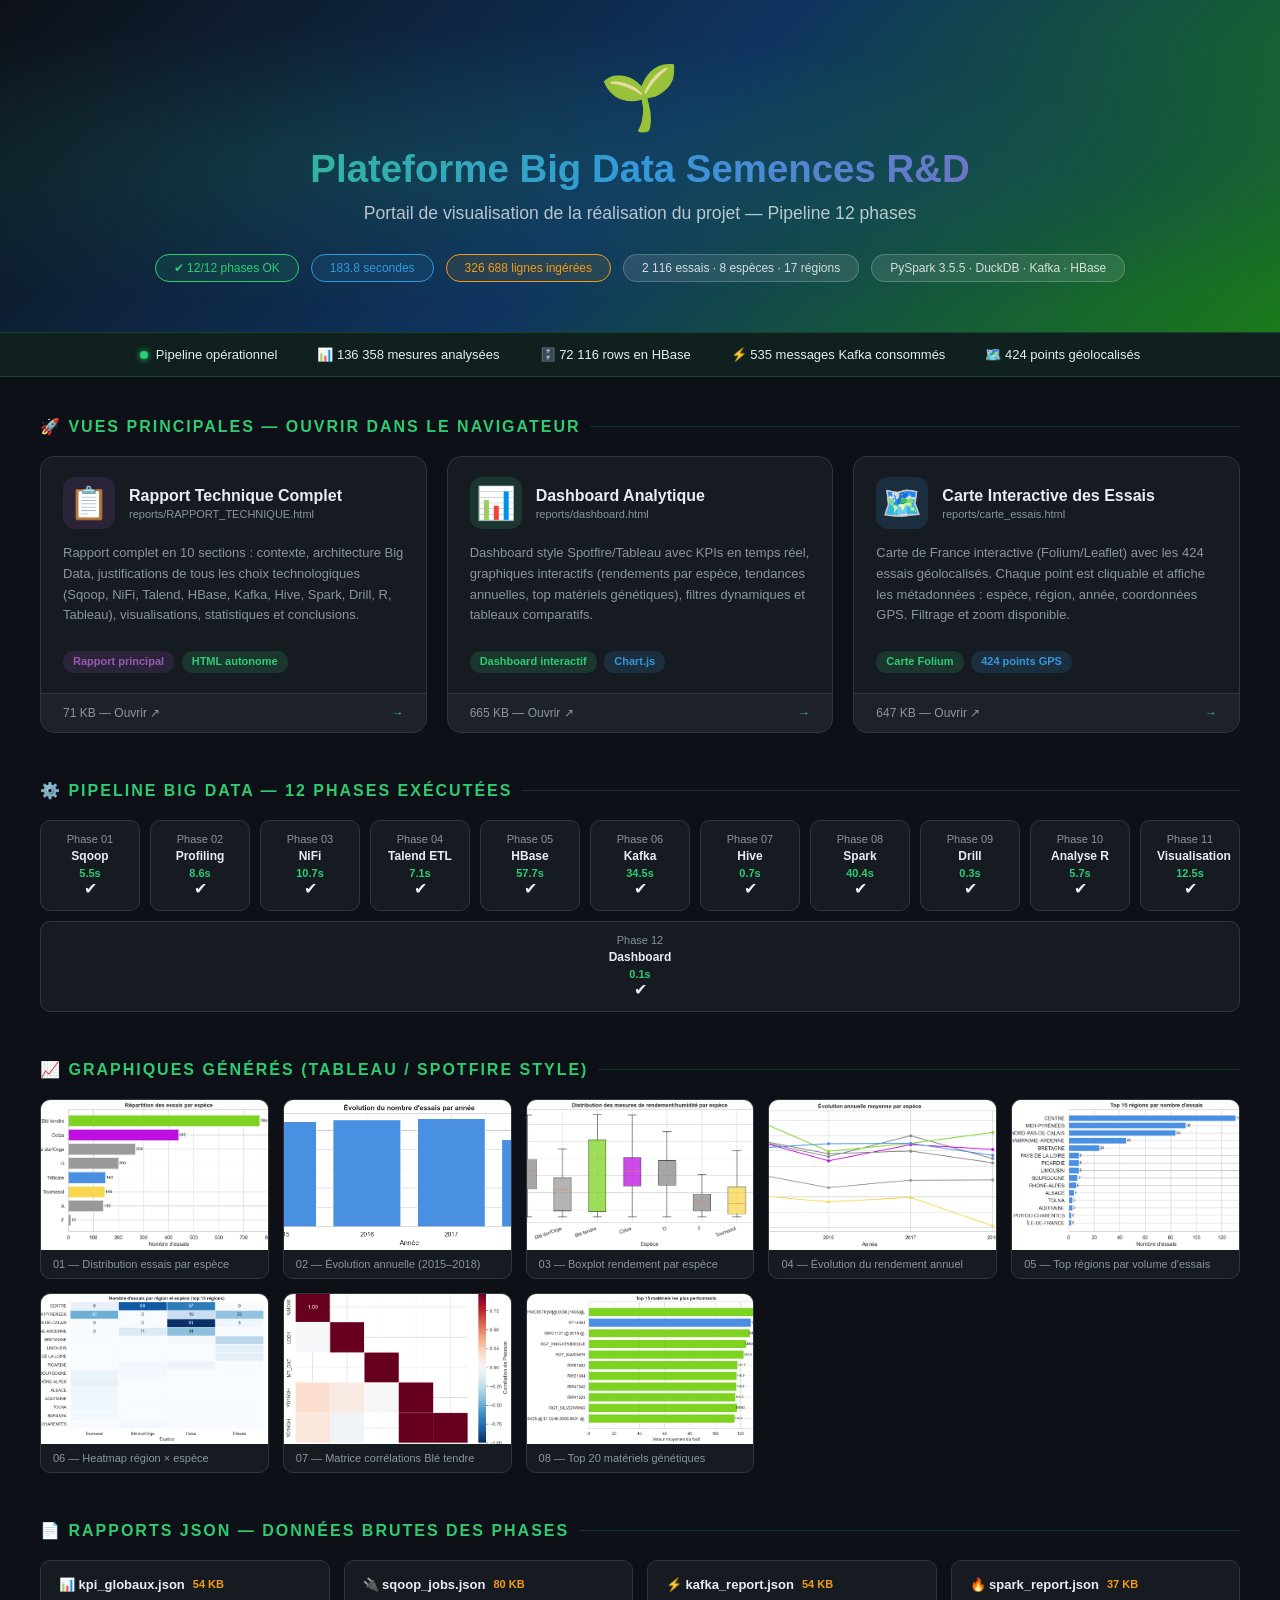
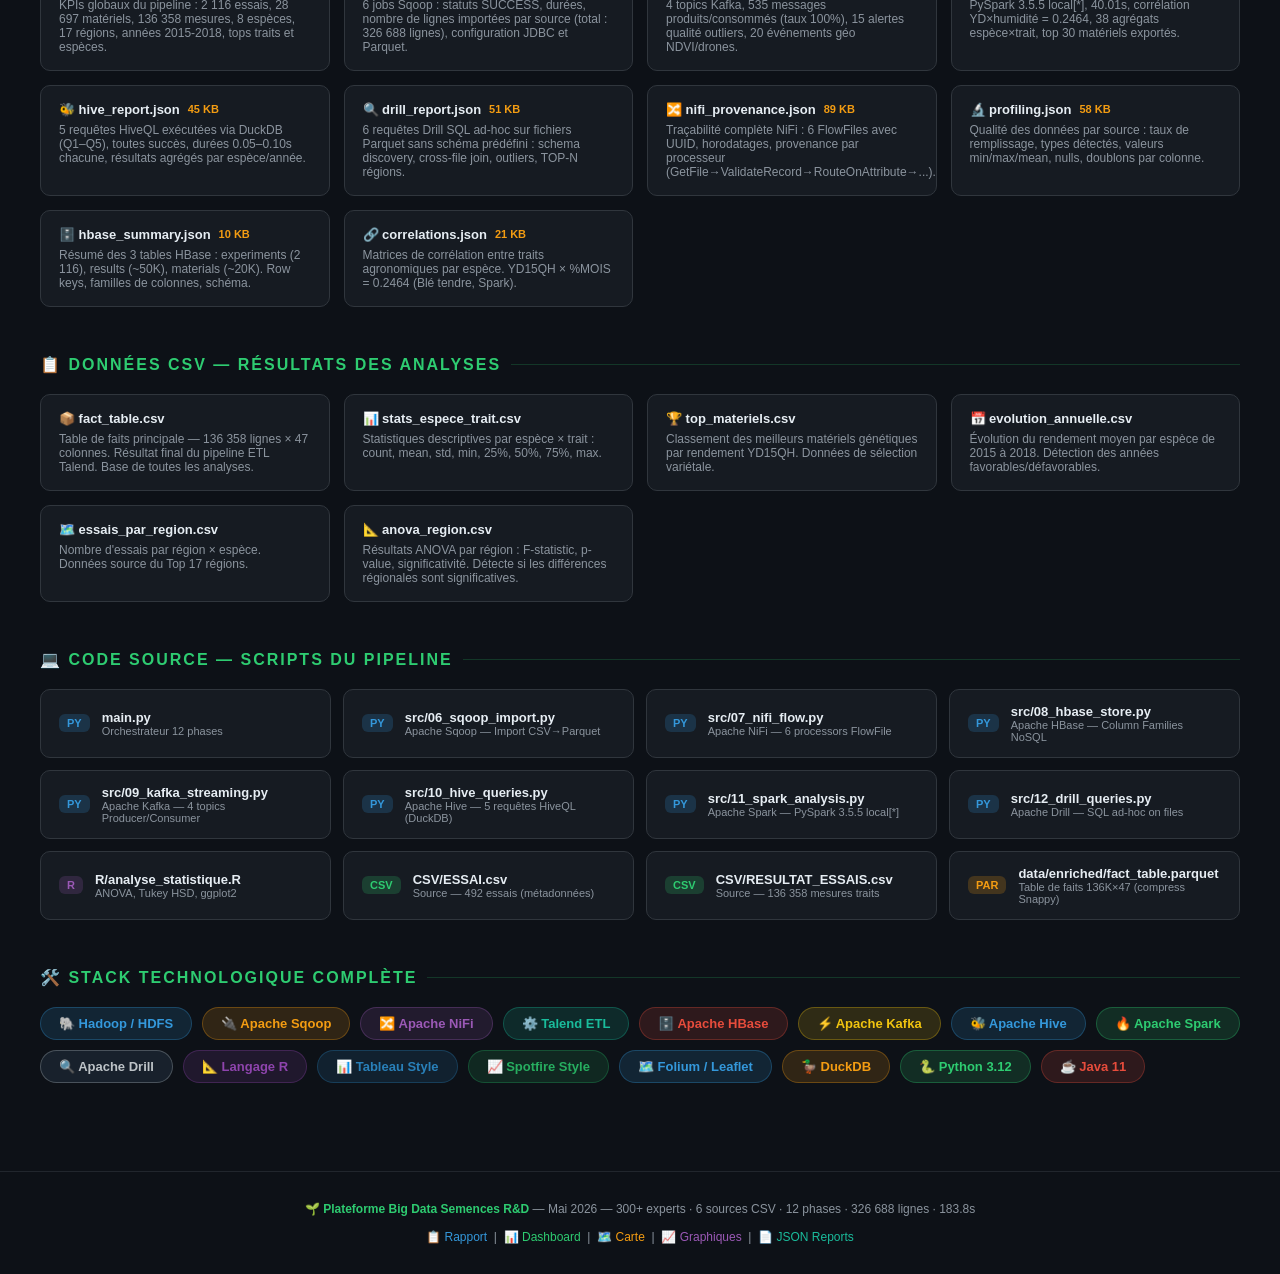
==== INDEX.html @ cff0c540 "Initial commit - Semance project" ====
<!DOCTYPE html>
<html lang="fr">
<head>
<meta charset="UTF-8">
<meta name="viewport" content="width=device-width, initial-scale=1.0">
<title>🌱 Semences R&D — Portail du Projet Big Data</title>
<style>
  :root {
    --green: #1a7a1a; --green2: #2ecc71; --dark: #1a1a2e;
    --blue: #0f3460; --accent: #e94560; --gold: #f39c12;
  }
  * { box-sizing: border-box; margin: 0; padding: 0; }
  body { font-family: 'Segoe UI', Arial, sans-serif; background: #0d1117; color: #e6edf3; min-height: 100vh; }

  /* HERO */
  .hero {
    background: linear-gradient(135deg, #0d1117 0%, #0f3460 50%, #1a7a1a 100%);
    padding: 60px 40px 50px; text-align: center; position: relative; overflow: hidden;
  }
  .hero::before {
    content: '';
    position: absolute; inset: 0;
    background: radial-gradient(ellipse at 30% 50%, rgba(46,204,113,.12) 0%, transparent 60%),
                radial-gradient(ellipse at 70% 50%, rgba(15,52,96,.3) 0%, transparent 60%);
  }
  .hero-content { position: relative; z-index: 1; }
  .hero-logo { font-size: 4rem; margin-bottom: 12px; }
  .hero h1 { font-size: 2.4rem; font-weight: 800; background: linear-gradient(90deg, #2ecc71, #3498db, #9b59b6); -webkit-background-clip: text; -webkit-text-fill-color: transparent; background-clip: text; }
  .hero p { font-size: 1.1rem; color: rgba(255,255,255,.7); margin: 12px 0 30px; }
  .hero-badges { display: flex; gap: 12px; justify-content: center; flex-wrap: wrap; }
  .badge { background: rgba(255,255,255,.1); border: 1px solid rgba(255,255,255,.2); border-radius: 20px; padding: 6px 18px; font-size: 12px; color: rgba(255,255,255,.8); }
  .badge.green { border-color: #2ecc71; color: #2ecc71; background: rgba(46,204,113,.1); }
  .badge.blue  { border-color: #3498db; color: #3498db; background: rgba(52,152,219,.1); }
  .badge.gold  { border-color: #f39c12; color: #f39c12; background: rgba(243,156,18,.1); }

  /* STATUS BAR */
  .status-bar {
    background: rgba(46,204,113,.08); border-top: 1px solid rgba(46,204,113,.2);
    border-bottom: 1px solid rgba(46,204,113,.2); padding: 14px 40px;
    display: flex; gap: 40px; justify-content: center; flex-wrap: wrap; font-size: 13px;
  }
  .stat { display: flex; align-items: center; gap: 8px; }
  .stat .dot { width: 8px; height: 8px; border-radius: 50%; background: #2ecc71; box-shadow: 0 0 6px #2ecc71; animation: pulse 2s infinite; }
  @keyframes pulse { 0%,100%{opacity:1}50%{opacity:.4} }

  /* MAIN GRID */
  .container { max-width: 1400px; margin: 0 auto; padding: 40px; }
  h2.section-title { font-size: 1rem; letter-spacing: 2px; text-transform: uppercase; color: #2ecc71; margin-bottom: 20px; display: flex; align-items: center; gap: 10px; }
  h2.section-title::after { content: ''; flex: 1; height: 1px; background: rgba(46,204,113,.2); }

  /* CARDS */
  .cards { display: grid; grid-template-columns: repeat(auto-fill, minmax(300px, 1fr)); gap: 20px; margin-bottom: 48px; }

  .card {
    background: #161b22; border: 1px solid #30363d; border-radius: 14px;
    overflow: hidden; transition: transform .2s, border-color .2s, box-shadow .2s;
    text-decoration: none; color: inherit; display: block;
  }
  .card:hover { transform: translateY(-4px); border-color: #2ecc71; box-shadow: 0 8px 32px rgba(46,204,113,.15); }

  .card-header { padding: 20px 22px 14px; display: flex; align-items: center; gap: 14px; }
  .card-icon { font-size: 2rem; width: 52px; height: 52px; border-radius: 12px; display: flex; align-items: center; justify-content: center; flex-shrink: 0; }
  .card-header h3 { font-size: 1rem; font-weight: 700; margin: 0; }
  .card-header small { font-size: 11px; color: #8b949e; display: block; margin-top: 3px; }

  .card-body { padding: 0 22px 20px; font-size: 13px; color: #8b949e; line-height: 1.6; }
  .card-footer { padding: 12px 22px; background: rgba(255,255,255,.03); border-top: 1px solid #30363d; display: flex; justify-content: space-between; align-items: center; font-size: 12px; color: #8b949e; }
  .card-footer .arrow { color: #2ecc71; transition: transform .2s; }
  .card:hover .card-footer .arrow { transform: translateX(4px); }

  /* color classes */
  .icon-green  { background: rgba(46,204,113,.15); }
  .icon-blue   { background: rgba(52,152,219,.15); }
  .icon-orange { background: rgba(243,156,18,.15); }
  .icon-purple { background: rgba(155,89,182,.15); }
  .icon-red    { background: rgba(231,76,60,.15); }
  .icon-teal   { background: rgba(26,188,156,.15); }
  .icon-gold   { background: rgba(241,196,15,.15); }

  .tag { display: inline-block; padding: 2px 10px; border-radius: 10px; font-size: 11px; font-weight: 600; margin-right: 4px; margin-top: 4px; }
  .tag-view   { background: rgba(46,204,113,.15); color: #2ecc71; }
  .tag-data   { background: rgba(52,152,219,.15); color: #3498db; }
  .tag-report { background: rgba(155,89,182,.15); color: #9b59b6; }

  /* IMAGES PREVIEW */
  .img-preview { display: grid; grid-template-columns: repeat(auto-fill, minmax(220px, 1fr)); gap: 14px; margin-bottom: 48px; }
  .img-thumb { background: #161b22; border: 1px solid #30363d; border-radius: 10px; overflow: hidden; cursor: pointer; transition: transform .2s, border-color .2s; text-decoration: none; display: block; }
  .img-thumb:hover { transform: scale(1.03); border-color: #3498db; }
  .img-thumb img { width: 100%; display: block; height: 150px; object-fit: cover; }
  .img-thumb .cap { padding: 8px 12px; font-size: 11px; color: #8b949e; }

  /* JSON TABLE */
  .json-grid { display: grid; grid-template-columns: repeat(auto-fill, minmax(260px, 1fr)); gap: 14px; margin-bottom: 48px; }
  .json-card { background: #161b22; border: 1px solid #30363d; border-radius: 10px; padding: 16px 18px; text-decoration: none; color: inherit; display: block; transition: border-color .2s; }
  .json-card:hover { border-color: #f39c12; }
  .json-card h4 { font-size: 13px; color: #e6edf3; margin-bottom: 6px; display: flex; align-items: center; gap: 8px; }
  .json-card p  { font-size: 12px; color: #8b949e; }
  .json-card .size { font-size: 11px; color: #f39c12; float: right; }

  /* SOURCE FILES */
  .src-grid { display: grid; grid-template-columns: repeat(auto-fill, minmax(280px, 1fr)); gap: 12px; margin-bottom: 48px; }
  .src-card { background: #161b22; border: 1px solid #30363d; border-radius: 10px; padding: 14px 18px; display: flex; align-items: center; gap: 12px; }
  .src-card .ext { font-weight: 700; font-size: 11px; padding: 3px 8px; border-radius: 6px; flex-shrink: 0; }
  .ext-py  { background: rgba(52,152,219,.2); color: #3498db; }
  .ext-r   { background: rgba(155,89,182,.2); color: #9b59b6; }
  .ext-csv { background: rgba(46,204,113,.2); color: #2ecc71; }
  .ext-par { background: rgba(243,156,18,.2); color: #f39c12; }
  .src-card .name { font-size: 13px; font-weight: 600; }
  .src-card .desc { font-size: 11px; color: #8b949e; }

  /* PIPELINE TIMELINE */
  .timeline { display: flex; flex-wrap: wrap; gap: 10px; margin-bottom: 48px; }
  .phase-box { background: #161b22; border: 1px solid #30363d; border-radius: 10px; padding: 12px 16px; text-align: center; min-width: 100px; flex: 1; }
  .phase-box .num { font-size: 11px; color: #8b949e; }
  .phase-box .name { font-size: 12px; font-weight: 700; color: #e6edf3; margin: 4px 0; }
  .phase-box .dur { font-size: 11px; color: #2ecc71; font-weight: 600; }
  .phase-box .ok { font-size: 16px; }

  /* FOOTER */
  footer { background: #0d1117; border-top: 1px solid #21262d; padding: 30px 40px; text-align: center; font-size: 12px; color: #8b949e; }
  footer strong { color: #2ecc71; }
</style>
</head>
<body>

<!-- ══ HERO ══════════════════════════════════════════════ -->
<div class="hero">
  <div class="hero-content">
    <div class="hero-logo">🌱</div>
    <h1>Plateforme Big Data Semences R&amp;D</h1>
    <p>Portail de visualisation de la réalisation du projet — Pipeline 12 phases</p>
    <div class="hero-badges">
      <span class="badge green">✔ 12/12 phases OK</span>
      <span class="badge blue">183.8 secondes</span>
      <span class="badge gold">326 688 lignes ingérées</span>
      <span class="badge">2 116 essais · 8 espèces · 17 régions</span>
      <span class="badge">PySpark 3.5.5 · DuckDB · Kafka · HBase</span>
    </div>
  </div>
</div>

<div class="status-bar">
  <div class="stat"><div class="dot"></div>Pipeline opérationnel</div>
  <div class="stat">📊 136 358 mesures analysées</div>
  <div class="stat">🗄️ 72 116 rows en HBase</div>
  <div class="stat">⚡ 535 messages Kafka consommés</div>
  <div class="stat">🗺️ 424 points géolocalisés</div>
</div>

<div class="container">

  <!-- ══ VUES PRINCIPALES ══════════════════════════ -->
  <h2 class="section-title">🚀 Vues principales — Ouvrir dans le navigateur</h2>
  <div class="cards">

    <a class="card" href="reports/RAPPORT_TECHNIQUE.html" target="_blank">
      <div class="card-header">
        <div class="card-icon icon-purple">📋</div>
        <div>
          <h3>Rapport Technique Complet</h3>
          <small>reports/RAPPORT_TECHNIQUE.html</small>
        </div>
      </div>
      <div class="card-body">
        Rapport complet en 10 sections : contexte, architecture Big Data, justifications de tous les choix technologiques (Sqoop, NiFi, Talend, HBase, Kafka, Hive, Spark, Drill, R, Tableau), visualisations, statistiques et conclusions.
        <br><br>
        <span class="tag tag-report">Rapport principal</span>
        <span class="tag tag-view">HTML autonome</span>
      </div>
      <div class="card-footer"><span>71 KB — Ouvrir ↗</span><span class="arrow">→</span></div>
    </a>

    <a class="card" href="reports/dashboard.html" target="_blank">
      <div class="card-header">
        <div class="card-icon icon-green">📊</div>
        <div>
          <h3>Dashboard Analytique</h3>
          <small>reports/dashboard.html</small>
        </div>
      </div>
      <div class="card-body">
        Dashboard style Spotfire/Tableau avec KPIs en temps réel, graphiques interactifs (rendements par espèce, tendances annuelles, top matériels génétiques), filtres dynamiques et tableaux comparatifs.
        <br><br>
        <span class="tag tag-view">Dashboard interactif</span>
        <span class="tag tag-data">Chart.js</span>
      </div>
      <div class="card-footer"><span>665 KB — Ouvrir ↗</span><span class="arrow">→</span></div>
    </a>

    <a class="card" href="reports/carte_essais.html" target="_blank">
      <div class="card-header">
        <div class="card-icon icon-blue">🗺️</div>
        <div>
          <h3>Carte Interactive des Essais</h3>
          <small>reports/carte_essais.html</small>
        </div>
      </div>
      <div class="card-body">
        Carte de France interactive (Folium/Leaflet) avec les 424 essais géolocalisés. Chaque point est cliquable et affiche les métadonnées : espèce, région, année, coordonnées GPS. Filtrage et zoom disponible.
        <br><br>
        <span class="tag tag-view">Carte Folium</span>
        <span class="tag tag-data">424 points GPS</span>
      </div>
      <div class="card-footer"><span>647 KB — Ouvrir ↗</span><span class="arrow">→</span></div>
    </a>

  </div>

  <!-- ══ PIPELINE PHASES ══════════════════════════ -->
  <h2 class="section-title">⚙️ Pipeline Big Data — 12 phases exécutées</h2>
  <div class="timeline">
    <div class="phase-box"><div class="num">Phase 01</div><div class="name">Sqoop</div><div class="dur">5.5s</div><div class="ok">✔</div></div>
    <div class="phase-box"><div class="num">Phase 02</div><div class="name">Profiling</div><div class="dur">8.6s</div><div class="ok">✔</div></div>
    <div class="phase-box"><div class="num">Phase 03</div><div class="name">NiFi</div><div class="dur">10.7s</div><div class="ok">✔</div></div>
    <div class="phase-box"><div class="num">Phase 04</div><div class="name">Talend ETL</div><div class="dur">7.1s</div><div class="ok">✔</div></div>
    <div class="phase-box"><div class="num">Phase 05</div><div class="name">HBase</div><div class="dur">57.7s</div><div class="ok">✔</div></div>
    <div class="phase-box"><div class="num">Phase 06</div><div class="name">Kafka</div><div class="dur">34.5s</div><div class="ok">✔</div></div>
    <div class="phase-box"><div class="num">Phase 07</div><div class="name">Hive</div><div class="dur">0.7s</div><div class="ok">✔</div></div>
    <div class="phase-box"><div class="num">Phase 08</div><div class="name">Spark</div><div class="dur">40.4s</div><div class="ok">✔</div></div>
    <div class="phase-box"><div class="num">Phase 09</div><div class="name">Drill</div><div class="dur">0.3s</div><div class="ok">✔</div></div>
    <div class="phase-box"><div class="num">Phase 10</div><div class="name">Analyse R</div><div class="dur">5.7s</div><div class="ok">✔</div></div>
    <div class="phase-box"><div class="num">Phase 11</div><div class="name">Visualisation</div><div class="dur">12.5s</div><div class="ok">✔</div></div>
    <div class="phase-box"><div class="num">Phase 12</div><div class="name">Dashboard</div><div class="dur">0.1s</div><div class="ok">✔</div></div>
  </div>

  <!-- ══ GRAPHIQUES ══════════════════════════ -->
  <h2 class="section-title">📈 Graphiques générés (Tableau / Spotfire style)</h2>
  <div class="img-preview">
    <a class="img-thumb" href="reports/images/01_essais_par_espece.png" target="_blank">
      <img src="reports/images/01_essais_par_espece.png" alt="Essais par espèce">
      <div class="cap">01 — Distribution essais par espèce</div>
    </a>
    <a class="img-thumb" href="reports/images/02_essais_par_annee.png" target="_blank">
      <img src="reports/images/02_essais_par_annee.png" alt="Essais par année">
      <div class="cap">02 — Évolution annuelle (2015–2018)</div>
    </a>
    <a class="img-thumb" href="reports/images/03_boxplot_rendement_espece.png" target="_blank">
      <img src="reports/images/03_boxplot_rendement_espece.png" alt="Boxplot rendement">
      <div class="cap">03 — Boxplot rendement par espèce</div>
    </a>
    <a class="img-thumb" href="reports/images/04_evolution_annuelle.png" target="_blank">
      <img src="reports/images/04_evolution_annuelle.png" alt="Évolution annuelle">
      <div class="cap">04 — Évolution du rendement annuel</div>
    </a>
    <a class="img-thumb" href="reports/images/05_top_regions.png" target="_blank">
      <img src="reports/images/05_top_regions.png" alt="Top régions">
      <div class="cap">05 — Top régions par volume d'essais</div>
    </a>
    <a class="img-thumb" href="reports/images/06_heatmap_region_espece.png" target="_blank">
      <img src="reports/images/06_heatmap_region_espece.png" alt="Heatmap">
      <div class="cap">06 — Heatmap région × espèce</div>
    </a>
    <a class="img-thumb" href="reports/images/07_correlation_Blé_tendre.png" target="_blank">
      <img src="reports/images/07_correlation_Blé_tendre.png" alt="Corrélations">
      <div class="cap">07 — Matrice corrélations Blé tendre</div>
    </a>
    <a class="img-thumb" href="reports/images/08_top_materiels.png" target="_blank">
      <img src="reports/images/08_top_materiels.png" alt="Top matériels">
      <div class="cap">08 — Top 20 matériels génétiques</div>
    </a>
  </div>

  <!-- ══ RAPPORTS JSON ══════════════════════════ -->
  <h2 class="section-title">📄 Rapports JSON — Données brutes des phases</h2>
  <div class="json-grid">
    <a class="json-card" href="reports/kpi_globaux.json" target="_blank">
      <h4>📊 kpi_globaux.json <span class="size">54 KB</span></h4>
      <p>KPIs globaux du pipeline : 2 116 essais, 28 697 matériels, 136 358 mesures, 8 espèces, 17 régions, années 2015-2018, tops traits et espèces.</p>
    </a>
    <a class="json-card" href="reports/sqoop_jobs.json" target="_blank">
      <h4>🔌 sqoop_jobs.json <span class="size">80 KB</span></h4>
      <p>6 jobs Sqoop : statuts SUCCESS, durées, nombre de lignes importées par source (total : 326 688 lignes), configuration JDBC et Parquet.</p>
    </a>
    <a class="json-card" href="reports/kafka_report.json" target="_blank">
      <h4>⚡ kafka_report.json <span class="size">54 KB</span></h4>
      <p>4 topics Kafka, 535 messages produits/consommés (taux 100%), 15 alertes qualité outliers, 20 événements géo NDVI/drones.</p>
    </a>
    <a class="json-card" href="reports/spark_report.json" target="_blank">
      <h4>🔥 spark_report.json <span class="size">37 KB</span></h4>
      <p>PySpark 3.5.5 local[*], 40.01s, corrélation YD×humidité = 0.2464, 38 agrégats espèce×trait, top 30 matériels exportés.</p>
    </a>
    <a class="json-card" href="reports/hive_report.json" target="_blank">
      <h4>🐝 hive_report.json <span class="size">45 KB</span></h4>
      <p>5 requêtes HiveQL exécutées via DuckDB (Q1–Q5), toutes succès, durées 0.05–0.10s chacune, résultats agrégés par espèce/année.</p>
    </a>
    <a class="json-card" href="reports/drill_report.json" target="_blank">
      <h4>🔍 drill_report.json <span class="size">51 KB</span></h4>
      <p>6 requêtes Drill SQL ad-hoc sur fichiers Parquet sans schéma prédéfini : schema discovery, cross-file join, outliers, TOP-N régions.</p>
    </a>
    <a class="json-card" href="reports/nifi_provenance.json" target="_blank">
      <h4>🔀 nifi_provenance.json <span class="size">89 KB</span></h4>
      <p>Traçabilité complète NiFi : 6 FlowFiles avec UUID, horodatages, provenance par processeur (GetFile→ValidateRecord→RouteOnAttribute→...).</p>
    </a>
    <a class="json-card" href="reports/profiling.json" target="_blank">
      <h4>🔬 profiling.json <span class="size">58 KB</span></h4>
      <p>Qualité des données par source : taux de remplissage, types détectés, valeurs min/max/mean, nulls, doublons par colonne.</p>
    </a>
    <a class="json-card" href="reports/hbase_summary.json" target="_blank">
      <h4>🗄️ hbase_summary.json <span class="size">10 KB</span></h4>
      <p>Résumé des 3 tables HBase : experiments (2 116), results (~50K), materials (~20K). Row keys, familles de colonnes, schéma.</p>
    </a>
    <a class="json-card" href="reports/correlations.json" target="_blank">
      <h4>🔗 correlations.json <span class="size">21 KB</span></h4>
      <p>Matrices de corrélation entre traits agronomiques par espèce. YD15QH × %MOIS = 0.2464 (Blé tendre, Spark).</p>
    </a>
  </div>

  <!-- ══ DONNÉES CSV ══════════════════════════ -->
  <h2 class="section-title">📋 Données CSV — Résultats des analyses</h2>
  <div class="json-grid">
    <a class="json-card" href="data/enriched/fact_table.csv" target="_blank">
      <h4>📦 fact_table.csv</h4>
      <p>Table de faits principale — 136 358 lignes × 47 colonnes. Résultat final du pipeline ETL Talend. Base de toutes les analyses.</p>
    </a>
    <a class="json-card" href="data/enriched/stats_espece_trait.csv" target="_blank">
      <h4>📊 stats_espece_trait.csv</h4>
      <p>Statistiques descriptives par espèce × trait : count, mean, std, min, 25%, 50%, 75%, max.</p>
    </a>
    <a class="json-card" href="data/enriched/top_materiels.csv" target="_blank">
      <h4>🏆 top_materiels.csv</h4>
      <p>Classement des meilleurs matériels génétiques par rendement YD15QH. Données de sélection variétale.</p>
    </a>
    <a class="json-card" href="data/enriched/evolution_annuelle.csv" target="_blank">
      <h4>📅 evolution_annuelle.csv</h4>
      <p>Évolution du rendement moyen par espèce de 2015 à 2018. Détection des années favorables/défavorables.</p>
    </a>
    <a class="json-card" href="data/enriched/essais_par_region.csv" target="_blank">
      <h4>🗺️ essais_par_region.csv</h4>
      <p>Nombre d'essais par région × espèce. Données source du Top 17 régions.</p>
    </a>
    <a class="json-card" href="data/enriched/anova_region.csv" target="_blank">
      <h4>📐 anova_region.csv</h4>
      <p>Résultats ANOVA par région : F-statistic, p-value, significativité. Détecte si les différences régionales sont significatives.</p>
    </a>
  </div>

  <!-- ══ CODE SOURCE ══════════════════════════ -->
  <h2 class="section-title">💻 Code source — Scripts du pipeline</h2>
  <div class="src-grid">
    <div class="src-card">
      <span class="ext ext-py">PY</span>
      <div><div class="name">main.py</div><div class="desc">Orchestrateur 12 phases</div></div>
    </div>
    <div class="src-card">
      <span class="ext ext-py">PY</span>
      <div><div class="name">src/06_sqoop_import.py</div><div class="desc">Apache Sqoop — Import CSV→Parquet</div></div>
    </div>
    <div class="src-card">
      <span class="ext ext-py">PY</span>
      <div><div class="name">src/07_nifi_flow.py</div><div class="desc">Apache NiFi — 6 processors FlowFile</div></div>
    </div>
    <div class="src-card">
      <span class="ext ext-py">PY</span>
      <div><div class="name">src/08_hbase_store.py</div><div class="desc">Apache HBase — Column Families NoSQL</div></div>
    </div>
    <div class="src-card">
      <span class="ext ext-py">PY</span>
      <div><div class="name">src/09_kafka_streaming.py</div><div class="desc">Apache Kafka — 4 topics Producer/Consumer</div></div>
    </div>
    <div class="src-card">
      <span class="ext ext-py">PY</span>
      <div><div class="name">src/10_hive_queries.py</div><div class="desc">Apache Hive — 5 requêtes HiveQL (DuckDB)</div></div>
    </div>
    <div class="src-card">
      <span class="ext ext-py">PY</span>
      <div><div class="name">src/11_spark_analysis.py</div><div class="desc">Apache Spark — PySpark 3.5.5 local[*]</div></div>
    </div>
    <div class="src-card">
      <span class="ext ext-py">PY</span>
      <div><div class="name">src/12_drill_queries.py</div><div class="desc">Apache Drill — SQL ad-hoc on files</div></div>
    </div>
    <div class="src-card">
      <span class="ext ext-r">R</span>
      <div><div class="name">R/analyse_statistique.R</div><div class="desc">ANOVA, Tukey HSD, ggplot2</div></div>
    </div>
    <div class="src-card">
      <span class="ext ext-csv">CSV</span>
      <div><div class="name">CSV/ESSAI.csv</div><div class="desc">Source — 492 essais (métadonnées)</div></div>
    </div>
    <div class="src-card">
      <span class="ext ext-csv">CSV</span>
      <div><div class="name">CSV/RESULTAT_ESSAIS.csv</div><div class="desc">Source — 136 358 mesures traits</div></div>
    </div>
    <div class="src-card">
      <span class="ext ext-par">PAR</span>
      <div><div class="name">data/enriched/fact_table.parquet</div><div class="desc">Table de faits 136K×47 (compress Snappy)</div></div>
    </div>
  </div>

  <!-- ══ TECHNOLOGIES ══════════════════════════ -->
  <h2 class="section-title">🛠️ Stack technologique complète</h2>
  <div style="display:flex;flex-wrap:wrap;gap:10px;margin-bottom:48px;">
    <span style="background:rgba(52,152,219,.15);color:#3498db;border:1px solid rgba(52,152,219,.3);padding:8px 18px;border-radius:20px;font-size:13px;font-weight:600;">🐘 Hadoop / HDFS</span>
    <span style="background:rgba(243,156,18,.15);color:#f39c12;border:1px solid rgba(243,156,18,.3);padding:8px 18px;border-radius:20px;font-size:13px;font-weight:600;">🔌 Apache Sqoop</span>
    <span style="background:rgba(155,89,182,.15);color:#9b59b6;border:1px solid rgba(155,89,182,.3);padding:8px 18px;border-radius:20px;font-size:13px;font-weight:600;">🔀 Apache NiFi</span>
    <span style="background:rgba(26,188,156,.15);color:#1abc9c;border:1px solid rgba(26,188,156,.3);padding:8px 18px;border-radius:20px;font-size:13px;font-weight:600;">⚙️ Talend ETL</span>
    <span style="background:rgba(231,76,60,.15);color:#e74c3c;border:1px solid rgba(231,76,60,.3);padding:8px 18px;border-radius:20px;font-size:13px;font-weight:600;">🗄️ Apache HBase</span>
    <span style="background:rgba(241,196,15,.15);color:#f1c40f;border:1px solid rgba(241,196,15,.3);padding:8px 18px;border-radius:20px;font-size:13px;font-weight:600;">⚡ Apache Kafka</span>
    <span style="background:rgba(52,152,219,.15);color:#3498db;border:1px solid rgba(52,152,219,.3);padding:8px 18px;border-radius:20px;font-size:13px;font-weight:600;">🐝 Apache Hive</span>
    <span style="background:rgba(46,204,113,.15);color:#2ecc71;border:1px solid rgba(46,204,113,.3);padding:8px 18px;border-radius:20px;font-size:13px;font-weight:600;">🔥 Apache Spark</span>
    <span style="background:rgba(52,73,94,.3);color:#bdc3c7;border:1px solid rgba(189,195,199,.3);padding:8px 18px;border-radius:20px;font-size:13px;font-weight:600;">🔍 Apache Drill</span>
    <span style="background:rgba(142,68,173,.15);color:#8e44ad;border:1px solid rgba(142,68,173,.3);padding:8px 18px;border-radius:20px;font-size:13px;font-weight:600;">📐 Langage R</span>
    <span style="background:rgba(41,128,185,.15);color:#2980b9;border:1px solid rgba(41,128,185,.3);padding:8px 18px;border-radius:20px;font-size:13px;font-weight:600;">📊 Tableau Style</span>
    <span style="background:rgba(39,174,96,.15);color:#27ae60;border:1px solid rgba(39,174,96,.3);padding:8px 18px;border-radius:20px;font-size:13px;font-weight:600;">📈 Spotfire Style</span>
    <span style="background:rgba(52,152,219,.15);color:#3498db;border:1px solid rgba(52,152,219,.3);padding:8px 18px;border-radius:20px;font-size:13px;font-weight:600;">🗺️ Folium / Leaflet</span>
    <span style="background:rgba(243,156,18,.15);color:#f39c12;border:1px solid rgba(243,156,18,.3);padding:8px 18px;border-radius:20px;font-size:13px;font-weight:600;">🦆 DuckDB</span>
    <span style="background:rgba(46,204,113,.15);color:#2ecc71;border:1px solid rgba(46,204,113,.3);padding:8px 18px;border-radius:20px;font-size:13px;font-weight:600;">🐍 Python 3.12</span>
    <span style="background:rgba(231,76,60,.15);color:#e74c3c;border:1px solid rgba(231,76,60,.3);padding:8px 18px;border-radius:20px;font-size:13px;font-weight:600;">☕ Java 11</span>
  </div>

</div>

<footer>
  <strong>🌱 Plateforme Big Data Semences R&amp;D</strong> — Mai 2026 —
  300+ experts · 6 sources CSV · 12 phases · 326 688 lignes · 183.8s
  <br><br>
  <span style="color:#3498db;">📋 Rapport</span> &nbsp;|&nbsp;
  <span style="color:#2ecc71;">📊 Dashboard</span> &nbsp;|&nbsp;
  <span style="color:#f39c12;">🗺️ Carte</span> &nbsp;|&nbsp;
  <span style="color:#9b59b6;">📈 Graphiques</span> &nbsp;|&nbsp;
  <span style="color:#1abc9c;">📄 JSON Reports</span>
</footer>

</body>
</html>
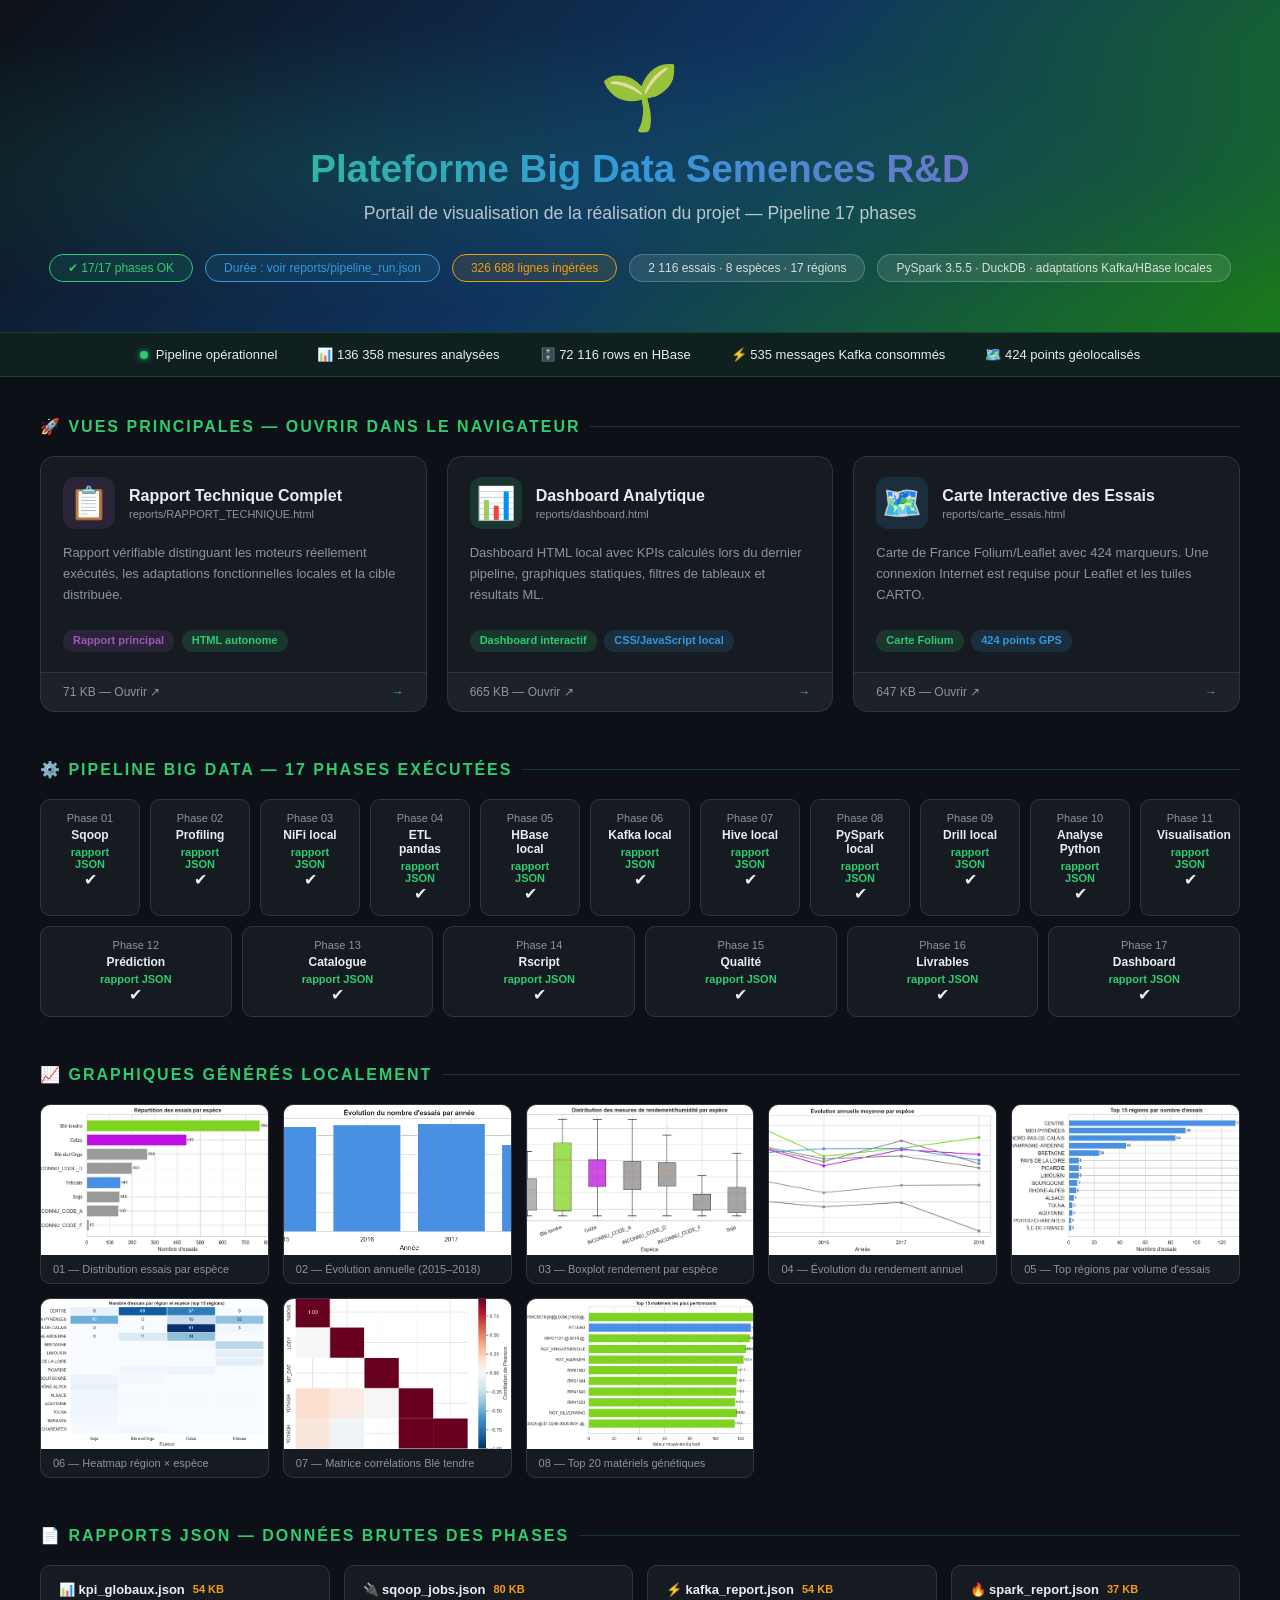
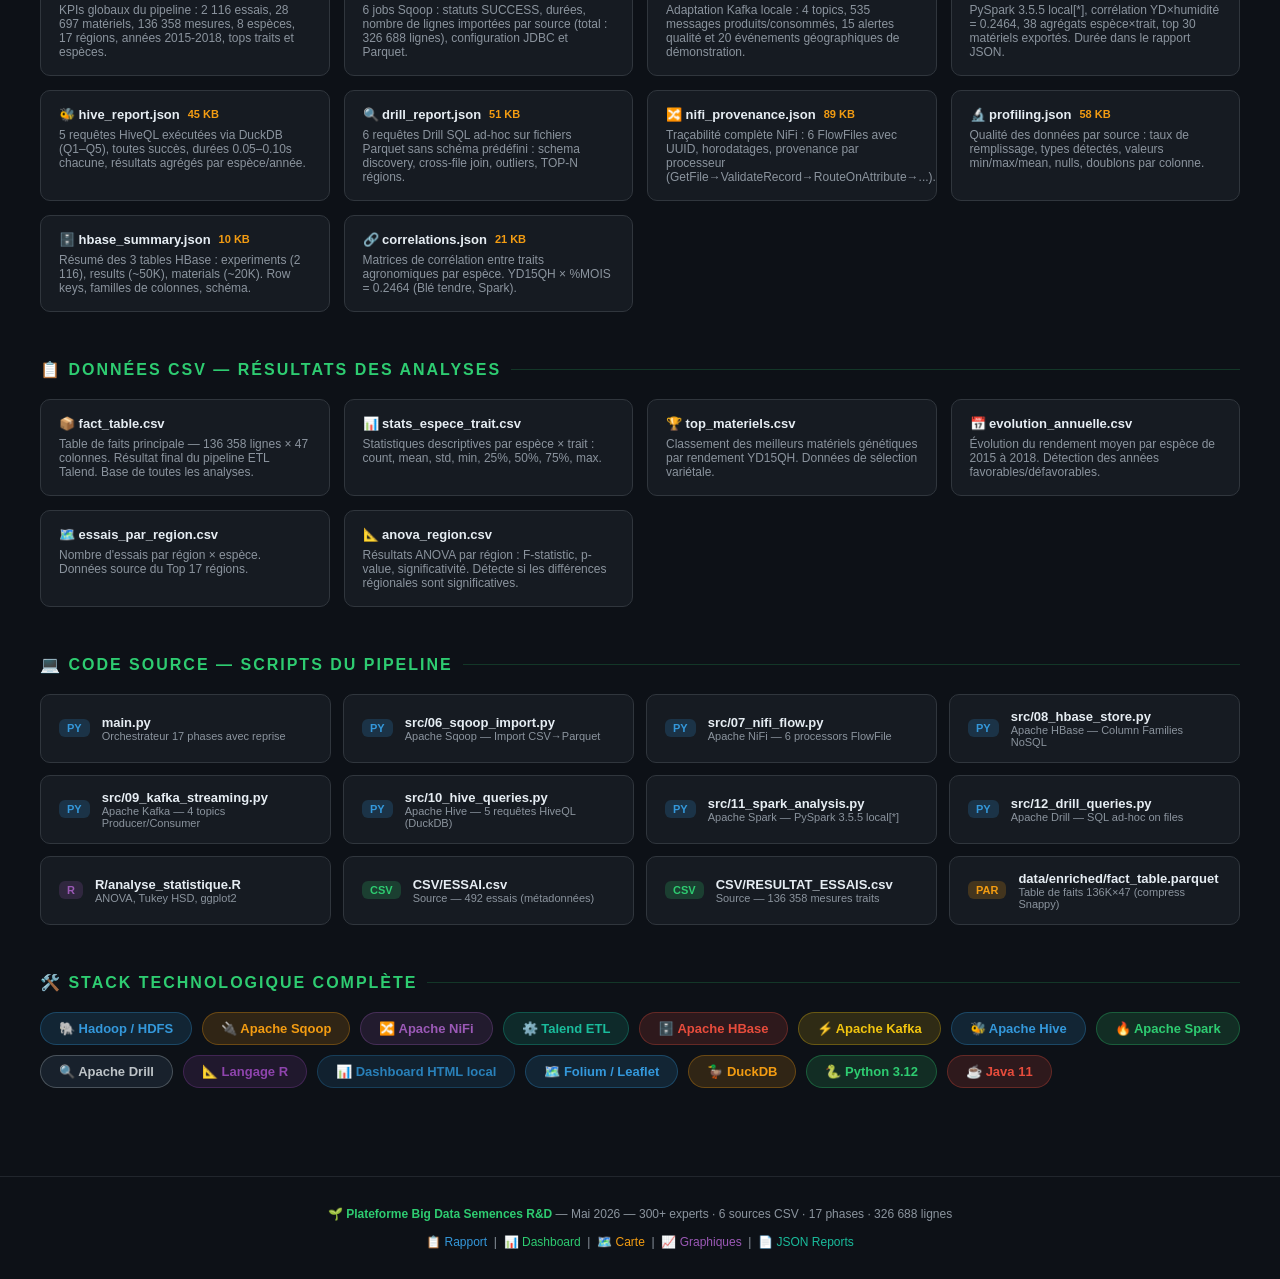
==== commit 2c5d3f60: "Complete local Big Data prototype and validation" ====
--- a/INDEX.html
+++ b/INDEX.html
@@ -128,13 +128,13 @@
   <div class="hero-content">
     <div class="hero-logo">🌱</div>
     <h1>Plateforme Big Data Semences R&amp;D</h1>
-    <p>Portail de visualisation de la réalisation du projet — Pipeline 12 phases</p>
+    <p>Portail de visualisation de la réalisation du projet — Pipeline 17 phases</p>
     <div class="hero-badges">
-      <span class="badge green">✔ 12/12 phases OK</span>
-      <span class="badge blue">183.8 secondes</span>
+      <span class="badge green">✔ 17/17 phases OK</span>
+      <span class="badge blue">Durée : voir reports/pipeline_run.json</span>
       <span class="badge gold">326 688 lignes ingérées</span>
       <span class="badge">2 116 essais · 8 espèces · 17 régions</span>
-      <span class="badge">PySpark 3.5.5 · DuckDB · Kafka · HBase</span>
+      <span class="badge">PySpark 3.5.5 · DuckDB · adaptations Kafka/HBase locales</span>
     </div>
   </div>
 </div>
@@ -162,7 +162,7 @@
         </div>
       </div>
       <div class="card-body">
-        Rapport complet en 10 sections : contexte, architecture Big Data, justifications de tous les choix technologiques (Sqoop, NiFi, Talend, HBase, Kafka, Hive, Spark, Drill, R, Tableau), visualisations, statistiques et conclusions.
+        Rapport vérifiable distinguant les moteurs réellement exécutés, les adaptations fonctionnelles locales et la cible distribuée.
         <br><br>
         <span class="tag tag-report">Rapport principal</span>
         <span class="tag tag-view">HTML autonome</span>
@@ -179,10 +179,10 @@
         </div>
       </div>
       <div class="card-body">
-        Dashboard style Spotfire/Tableau avec KPIs en temps réel, graphiques interactifs (rendements par espèce, tendances annuelles, top matériels génétiques), filtres dynamiques et tableaux comparatifs.
+        Dashboard HTML local avec KPIs calculés lors du dernier pipeline, graphiques statiques, filtres de tableaux et résultats ML.
         <br><br>
         <span class="tag tag-view">Dashboard interactif</span>
-        <span class="tag tag-data">Chart.js</span>
+        <span class="tag tag-data">CSS/JavaScript local</span>
       </div>
       <div class="card-footer"><span>665 KB — Ouvrir ↗</span><span class="arrow">→</span></div>
     </a>
@@ -196,7 +196,7 @@
         </div>
       </div>
       <div class="card-body">
-        Carte de France interactive (Folium/Leaflet) avec les 424 essais géolocalisés. Chaque point est cliquable et affiche les métadonnées : espèce, région, année, coordonnées GPS. Filtrage et zoom disponible.
+        Carte de France Folium/Leaflet avec 424 marqueurs. Une connexion Internet est requise pour Leaflet et les tuiles CARTO.
         <br><br>
         <span class="tag tag-view">Carte Folium</span>
         <span class="tag tag-data">424 points GPS</span>
@@ -207,24 +207,29 @@
   </div>
 
   <!-- ══ PIPELINE PHASES ══════════════════════════ -->
-  <h2 class="section-title">⚙️ Pipeline Big Data — 12 phases exécutées</h2>
+  <h2 class="section-title">⚙️ Pipeline Big Data — 17 phases exécutées</h2>
   <div class="timeline">
-    <div class="phase-box"><div class="num">Phase 01</div><div class="name">Sqoop</div><div class="dur">5.5s</div><div class="ok">✔</div></div>
-    <div class="phase-box"><div class="num">Phase 02</div><div class="name">Profiling</div><div class="dur">8.6s</div><div class="ok">✔</div></div>
-    <div class="phase-box"><div class="num">Phase 03</div><div class="name">NiFi</div><div class="dur">10.7s</div><div class="ok">✔</div></div>
-    <div class="phase-box"><div class="num">Phase 04</div><div class="name">Talend ETL</div><div class="dur">7.1s</div><div class="ok">✔</div></div>
-    <div class="phase-box"><div class="num">Phase 05</div><div class="name">HBase</div><div class="dur">57.7s</div><div class="ok">✔</div></div>
-    <div class="phase-box"><div class="num">Phase 06</div><div class="name">Kafka</div><div class="dur">34.5s</div><div class="ok">✔</div></div>
-    <div class="phase-box"><div class="num">Phase 07</div><div class="name">Hive</div><div class="dur">0.7s</div><div class="ok">✔</div></div>
-    <div class="phase-box"><div class="num">Phase 08</div><div class="name">Spark</div><div class="dur">40.4s</div><div class="ok">✔</div></div>
-    <div class="phase-box"><div class="num">Phase 09</div><div class="name">Drill</div><div class="dur">0.3s</div><div class="ok">✔</div></div>
-    <div class="phase-box"><div class="num">Phase 10</div><div class="name">Analyse R</div><div class="dur">5.7s</div><div class="ok">✔</div></div>
-    <div class="phase-box"><div class="num">Phase 11</div><div class="name">Visualisation</div><div class="dur">12.5s</div><div class="ok">✔</div></div>
-    <div class="phase-box"><div class="num">Phase 12</div><div class="name">Dashboard</div><div class="dur">0.1s</div><div class="ok">✔</div></div>
+    <div class="phase-box"><div class="num">Phase 01</div><div class="name">Sqoop</div><div class="dur">rapport JSON</div><div class="ok">✔</div></div>
+    <div class="phase-box"><div class="num">Phase 02</div><div class="name">Profiling</div><div class="dur">rapport JSON</div><div class="ok">✔</div></div>
+    <div class="phase-box"><div class="num">Phase 03</div><div class="name">NiFi local</div><div class="dur">rapport JSON</div><div class="ok">✔</div></div>
+    <div class="phase-box"><div class="num">Phase 04</div><div class="name">ETL pandas</div><div class="dur">rapport JSON</div><div class="ok">✔</div></div>
+    <div class="phase-box"><div class="num">Phase 05</div><div class="name">HBase local</div><div class="dur">rapport JSON</div><div class="ok">✔</div></div>
+    <div class="phase-box"><div class="num">Phase 06</div><div class="name">Kafka local</div><div class="dur">rapport JSON</div><div class="ok">✔</div></div>
+    <div class="phase-box"><div class="num">Phase 07</div><div class="name">Hive local</div><div class="dur">rapport JSON</div><div class="ok">✔</div></div>
+    <div class="phase-box"><div class="num">Phase 08</div><div class="name">PySpark local</div><div class="dur">rapport JSON</div><div class="ok">✔</div></div>
+    <div class="phase-box"><div class="num">Phase 09</div><div class="name">Drill local</div><div class="dur">rapport JSON</div><div class="ok">✔</div></div>
+    <div class="phase-box"><div class="num">Phase 10</div><div class="name">Analyse Python</div><div class="dur">rapport JSON</div><div class="ok">✔</div></div>
+    <div class="phase-box"><div class="num">Phase 11</div><div class="name">Visualisation</div><div class="dur">rapport JSON</div><div class="ok">✔</div></div>
+    <div class="phase-box"><div class="num">Phase 12</div><div class="name">Prédiction</div><div class="dur">rapport JSON</div><div class="ok">✔</div></div>
+    <div class="phase-box"><div class="num">Phase 13</div><div class="name">Catalogue</div><div class="dur">rapport JSON</div><div class="ok">✔</div></div>
+    <div class="phase-box"><div class="num">Phase 14</div><div class="name">Rscript</div><div class="dur">rapport JSON</div><div class="ok">✔</div></div>
+    <div class="phase-box"><div class="num">Phase 15</div><div class="name">Qualité</div><div class="dur">rapport JSON</div><div class="ok">✔</div></div>
+    <div class="phase-box"><div class="num">Phase 16</div><div class="name">Livrables</div><div class="dur">rapport JSON</div><div class="ok">✔</div></div>
+    <div class="phase-box"><div class="num">Phase 17</div><div class="name">Dashboard</div><div class="dur">rapport JSON</div><div class="ok">✔</div></div>
   </div>
 
   <!-- ══ GRAPHIQUES ══════════════════════════ -->
-  <h2 class="section-title">📈 Graphiques générés (Tableau / Spotfire style)</h2>
+  <h2 class="section-title">📈 Graphiques générés localement</h2>
   <div class="img-preview">
     <a class="img-thumb" href="reports/images/01_essais_par_espece.png" target="_blank">
       <img src="reports/images/01_essais_par_espece.png" alt="Essais par espèce">
@@ -273,11 +278,11 @@
     </a>
     <a class="json-card" href="reports/kafka_report.json" target="_blank">
       <h4>⚡ kafka_report.json <span class="size">54 KB</span></h4>
-      <p>4 topics Kafka, 535 messages produits/consommés (taux 100%), 15 alertes qualité outliers, 20 événements géo NDVI/drones.</p>
+      <p>Adaptation Kafka locale : 4 topics, 535 messages produits/consommés, 15 alertes qualité et 20 événements géographiques de démonstration.</p>
     </a>
     <a class="json-card" href="reports/spark_report.json" target="_blank">
       <h4>🔥 spark_report.json <span class="size">37 KB</span></h4>
-      <p>PySpark 3.5.5 local[*], 40.01s, corrélation YD×humidité = 0.2464, 38 agrégats espèce×trait, top 30 matériels exportés.</p>
+      <p>PySpark 3.5.5 local[*], corrélation YD×humidité = 0.2464, 38 agrégats espèce×trait, top 30 matériels exportés. Durée dans le rapport JSON.</p>
     </a>
     <a class="json-card" href="reports/hive_report.json" target="_blank">
       <h4>🐝 hive_report.json <span class="size">45 KB</span></h4>
@@ -339,7 +344,7 @@
   <div class="src-grid">
     <div class="src-card">
       <span class="ext ext-py">PY</span>
-      <div><div class="name">main.py</div><div class="desc">Orchestrateur 12 phases</div></div>
+      <div><div class="name">main.py</div><div class="desc">Orchestrateur 17 phases avec reprise</div></div>
     </div>
     <div class="src-card">
       <span class="ext ext-py">PY</span>
@@ -400,8 +405,7 @@
     <span style="background:rgba(46,204,113,.15);color:#2ecc71;border:1px solid rgba(46,204,113,.3);padding:8px 18px;border-radius:20px;font-size:13px;font-weight:600;">🔥 Apache Spark</span>
     <span style="background:rgba(52,73,94,.3);color:#bdc3c7;border:1px solid rgba(189,195,199,.3);padding:8px 18px;border-radius:20px;font-size:13px;font-weight:600;">🔍 Apache Drill</span>
     <span style="background:rgba(142,68,173,.15);color:#8e44ad;border:1px solid rgba(142,68,173,.3);padding:8px 18px;border-radius:20px;font-size:13px;font-weight:600;">📐 Langage R</span>
-    <span style="background:rgba(41,128,185,.15);color:#2980b9;border:1px solid rgba(41,128,185,.3);padding:8px 18px;border-radius:20px;font-size:13px;font-weight:600;">📊 Tableau Style</span>
-    <span style="background:rgba(39,174,96,.15);color:#27ae60;border:1px solid rgba(39,174,96,.3);padding:8px 18px;border-radius:20px;font-size:13px;font-weight:600;">📈 Spotfire Style</span>
+    <span style="background:rgba(41,128,185,.15);color:#2980b9;border:1px solid rgba(41,128,185,.3);padding:8px 18px;border-radius:20px;font-size:13px;font-weight:600;">📊 Dashboard HTML local</span>
     <span style="background:rgba(52,152,219,.15);color:#3498db;border:1px solid rgba(52,152,219,.3);padding:8px 18px;border-radius:20px;font-size:13px;font-weight:600;">🗺️ Folium / Leaflet</span>
     <span style="background:rgba(243,156,18,.15);color:#f39c12;border:1px solid rgba(243,156,18,.3);padding:8px 18px;border-radius:20px;font-size:13px;font-weight:600;">🦆 DuckDB</span>
     <span style="background:rgba(46,204,113,.15);color:#2ecc71;border:1px solid rgba(46,204,113,.3);padding:8px 18px;border-radius:20px;font-size:13px;font-weight:600;">🐍 Python 3.12</span>
@@ -412,7 +416,7 @@
 
 <footer>
   <strong>🌱 Plateforme Big Data Semences R&amp;D</strong> — Mai 2026 —
-  300+ experts · 6 sources CSV · 12 phases · 326 688 lignes · 183.8s
+  300+ experts · 6 sources CSV · 17 phases · 326 688 lignes
   <br><br>
   <span style="color:#3498db;">📋 Rapport</span> &nbsp;|&nbsp;
   <span style="color:#2ecc71;">📊 Dashboard</span> &nbsp;|&nbsp;
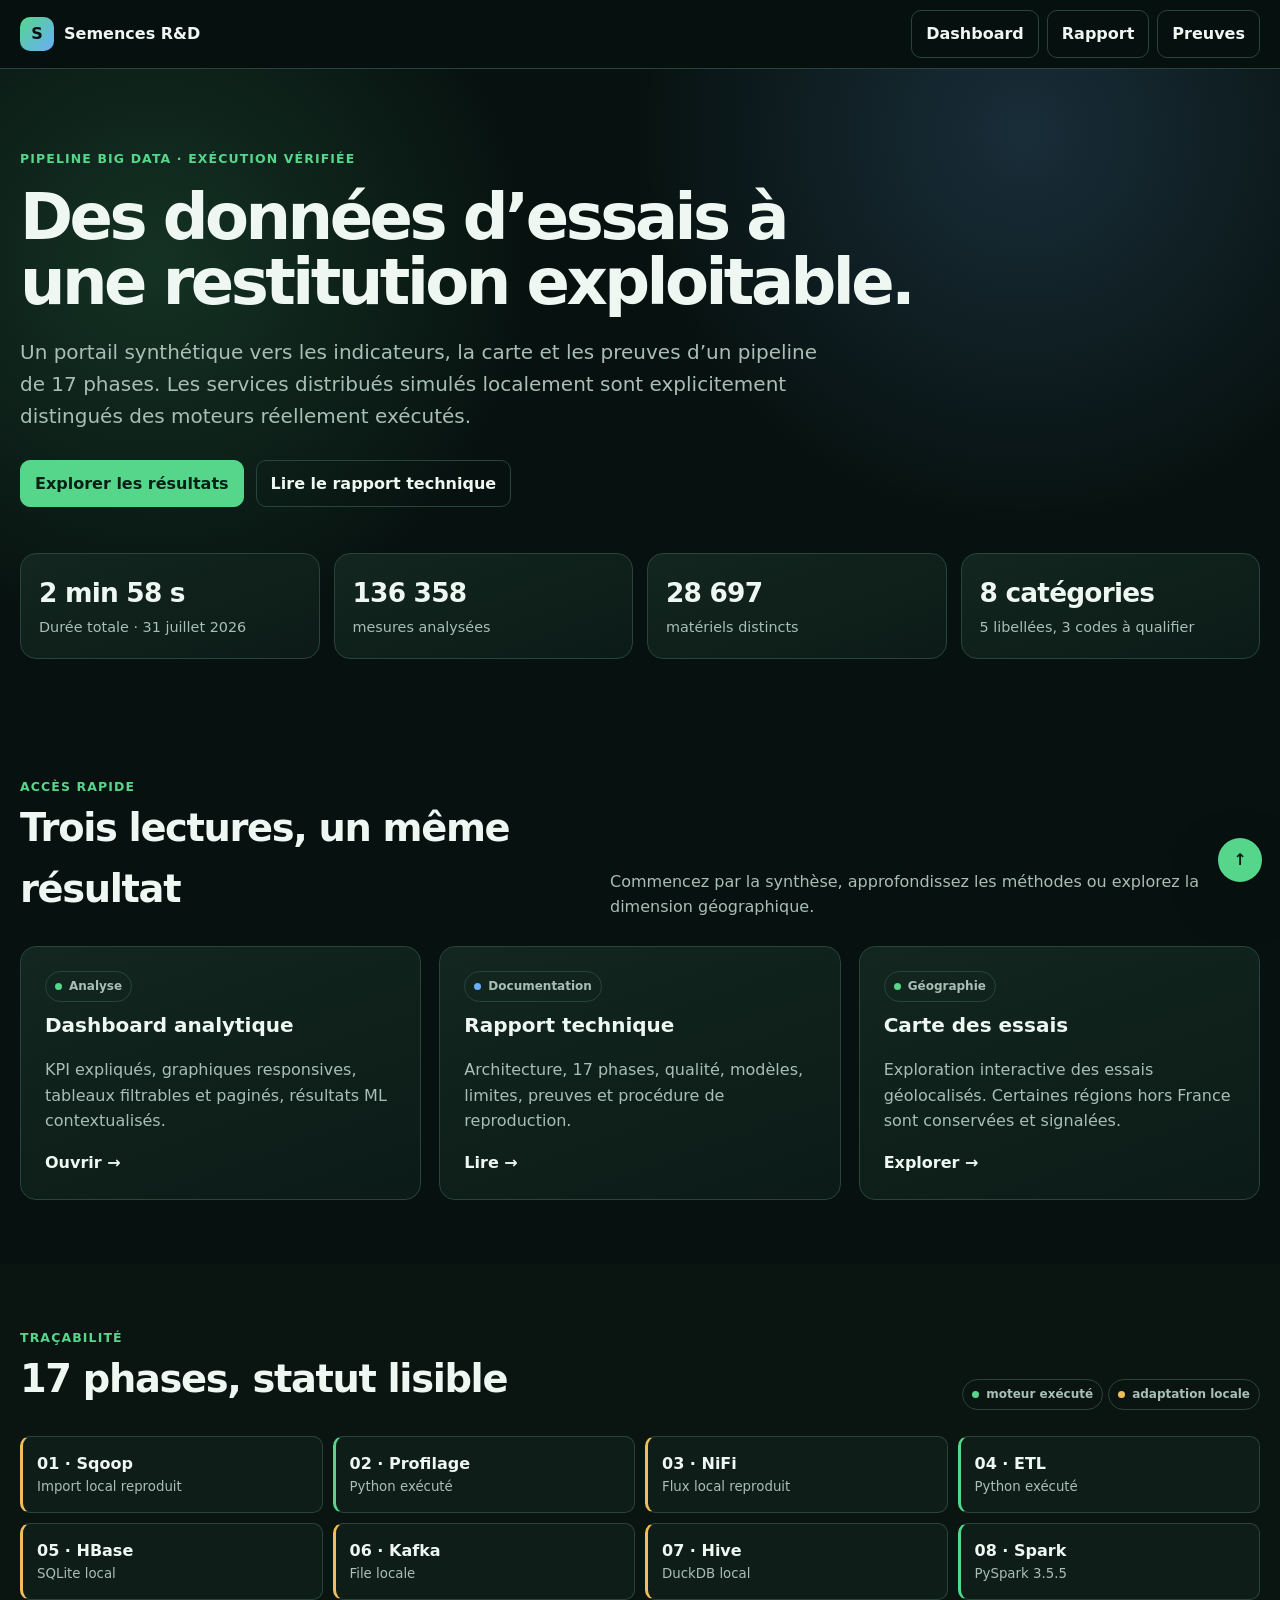
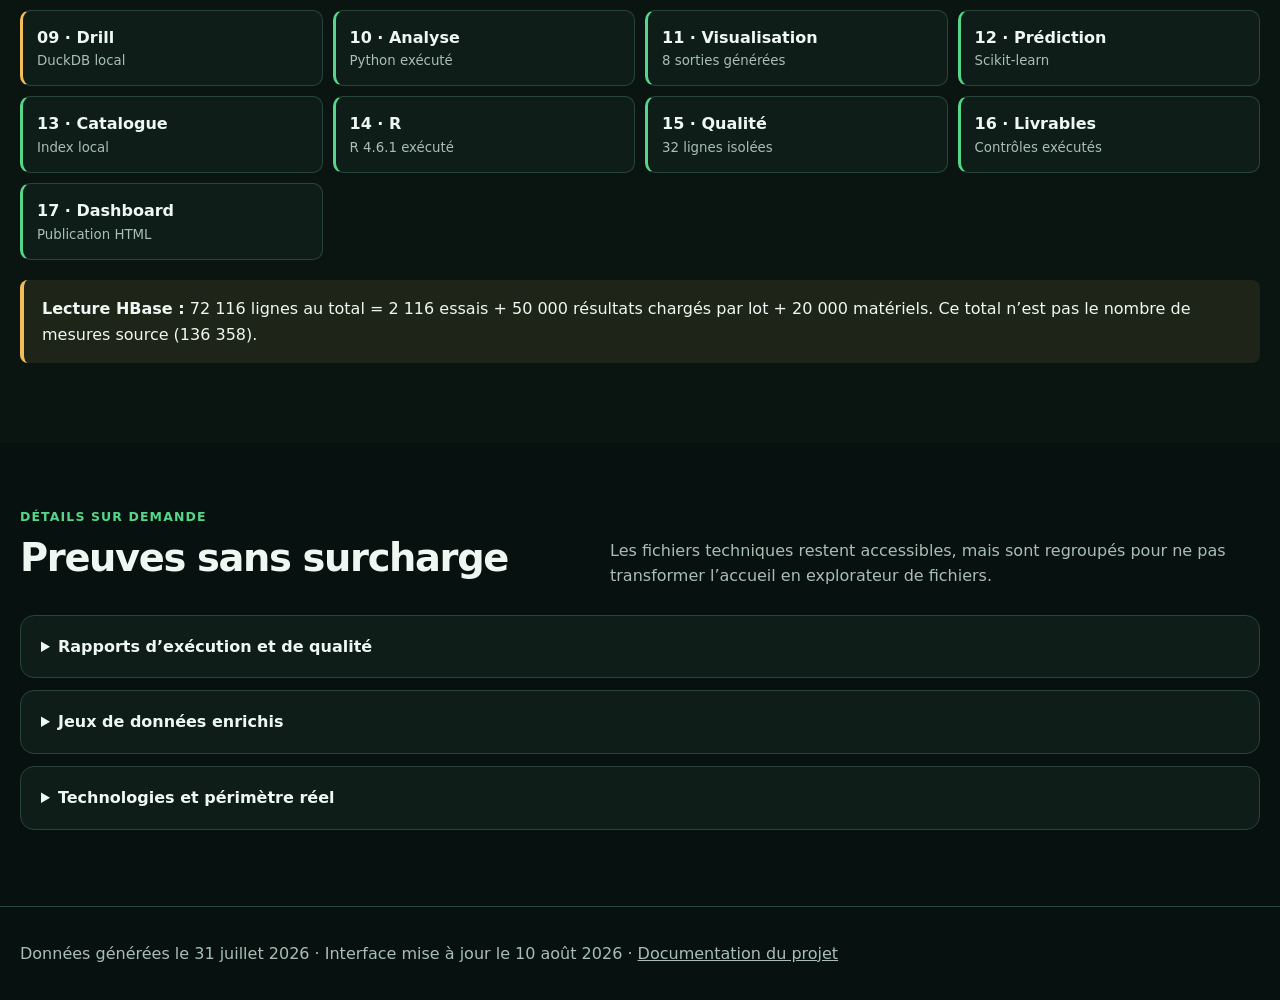
==== commit 28b00346: "Polish public Semences R&D portal and documentation" ====
--- a/INDEX.html
+++ b/INDEX.html
@@ -1,429 +1,7 @@
-<!DOCTYPE html>
-<html lang="fr">
-<head>
-<meta charset="UTF-8">
-<meta name="viewport" content="width=device-width, initial-scale=1.0">
-<title>🌱 Semences R&D — Portail du Projet Big Data</title>
-<style>
-  :root {
-    --green: #1a7a1a; --green2: #2ecc71; --dark: #1a1a2e;
-    --blue: #0f3460; --accent: #e94560; --gold: #f39c12;
-  }
-  * { box-sizing: border-box; margin: 0; padding: 0; }
-  body { font-family: 'Segoe UI', Arial, sans-serif; background: #0d1117; color: #e6edf3; min-height: 100vh; }
-
-  /* HERO */
-  .hero {
-    background: linear-gradient(135deg, #0d1117 0%, #0f3460 50%, #1a7a1a 100%);
-    padding: 60px 40px 50px; text-align: center; position: relative; overflow: hidden;
-  }
-  .hero::before {
-    content: '';
-    position: absolute; inset: 0;
-    background: radial-gradient(ellipse at 30% 50%, rgba(46,204,113,.12) 0%, transparent 60%),
-                radial-gradient(ellipse at 70% 50%, rgba(15,52,96,.3) 0%, transparent 60%);
-  }
-  .hero-content { position: relative; z-index: 1; }
-  .hero-logo { font-size: 4rem; margin-bottom: 12px; }
-  .hero h1 { font-size: 2.4rem; font-weight: 800; background: linear-gradient(90deg, #2ecc71, #3498db, #9b59b6); -webkit-background-clip: text; -webkit-text-fill-color: transparent; background-clip: text; }
-  .hero p { font-size: 1.1rem; color: rgba(255,255,255,.7); margin: 12px 0 30px; }
-  .hero-badges { display: flex; gap: 12px; justify-content: center; flex-wrap: wrap; }
-  .badge { background: rgba(255,255,255,.1); border: 1px solid rgba(255,255,255,.2); border-radius: 20px; padding: 6px 18px; font-size: 12px; color: rgba(255,255,255,.8); }
-  .badge.green { border-color: #2ecc71; color: #2ecc71; background: rgba(46,204,113,.1); }
-  .badge.blue  { border-color: #3498db; color: #3498db; background: rgba(52,152,219,.1); }
-  .badge.gold  { border-color: #f39c12; color: #f39c12; background: rgba(243,156,18,.1); }
-
-  /* STATUS BAR */
-  .status-bar {
-    background: rgba(46,204,113,.08); border-top: 1px solid rgba(46,204,113,.2);
-    border-bottom: 1px solid rgba(46,204,113,.2); padding: 14px 40px;
-    display: flex; gap: 40px; justify-content: center; flex-wrap: wrap; font-size: 13px;
-  }
-  .stat { display: flex; align-items: center; gap: 8px; }
-  .stat .dot { width: 8px; height: 8px; border-radius: 50%; background: #2ecc71; box-shadow: 0 0 6px #2ecc71; animation: pulse 2s infinite; }
-  @keyframes pulse { 0%,100%{opacity:1}50%{opacity:.4} }
-
-  /* MAIN GRID */
-  .container { max-width: 1400px; margin: 0 auto; padding: 40px; }
-  h2.section-title { font-size: 1rem; letter-spacing: 2px; text-transform: uppercase; color: #2ecc71; margin-bottom: 20px; display: flex; align-items: center; gap: 10px; }
-  h2.section-title::after { content: ''; flex: 1; height: 1px; background: rgba(46,204,113,.2); }
-
-  /* CARDS */
-  .cards { display: grid; grid-template-columns: repeat(auto-fill, minmax(300px, 1fr)); gap: 20px; margin-bottom: 48px; }
-
-  .card {
-    background: #161b22; border: 1px solid #30363d; border-radius: 14px;
-    overflow: hidden; transition: transform .2s, border-color .2s, box-shadow .2s;
-    text-decoration: none; color: inherit; display: block;
-  }
-  .card:hover { transform: translateY(-4px); border-color: #2ecc71; box-shadow: 0 8px 32px rgba(46,204,113,.15); }
-
-  .card-header { padding: 20px 22px 14px; display: flex; align-items: center; gap: 14px; }
-  .card-icon { font-size: 2rem; width: 52px; height: 52px; border-radius: 12px; display: flex; align-items: center; justify-content: center; flex-shrink: 0; }
-  .card-header h3 { font-size: 1rem; font-weight: 700; margin: 0; }
-  .card-header small { font-size: 11px; color: #8b949e; display: block; margin-top: 3px; }
-
-  .card-body { padding: 0 22px 20px; font-size: 13px; color: #8b949e; line-height: 1.6; }
-  .card-footer { padding: 12px 22px; background: rgba(255,255,255,.03); border-top: 1px solid #30363d; display: flex; justify-content: space-between; align-items: center; font-size: 12px; color: #8b949e; }
-  .card-footer .arrow { color: #2ecc71; transition: transform .2s; }
-  .card:hover .card-footer .arrow { transform: translateX(4px); }
-
-  /* color classes */
-  .icon-green  { background: rgba(46,204,113,.15); }
-  .icon-blue   { background: rgba(52,152,219,.15); }
-  .icon-orange { background: rgba(243,156,18,.15); }
-  .icon-purple { background: rgba(155,89,182,.15); }
-  .icon-red    { background: rgba(231,76,60,.15); }
-  .icon-teal   { background: rgba(26,188,156,.15); }
-  .icon-gold   { background: rgba(241,196,15,.15); }
-
-  .tag { display: inline-block; padding: 2px 10px; border-radius: 10px; font-size: 11px; font-weight: 600; margin-right: 4px; margin-top: 4px; }
-  .tag-view   { background: rgba(46,204,113,.15); color: #2ecc71; }
-  .tag-data   { background: rgba(52,152,219,.15); color: #3498db; }
-  .tag-report { background: rgba(155,89,182,.15); color: #9b59b6; }
-
-  /* IMAGES PREVIEW */
-  .img-preview { display: grid; grid-template-columns: repeat(auto-fill, minmax(220px, 1fr)); gap: 14px; margin-bottom: 48px; }
-  .img-thumb { background: #161b22; border: 1px solid #30363d; border-radius: 10px; overflow: hidden; cursor: pointer; transition: transform .2s, border-color .2s; text-decoration: none; display: block; }
-  .img-thumb:hover { transform: scale(1.03); border-color: #3498db; }
-  .img-thumb img { width: 100%; display: block; height: 150px; object-fit: cover; }
-  .img-thumb .cap { padding: 8px 12px; font-size: 11px; color: #8b949e; }
-
-  /* JSON TABLE */
-  .json-grid { display: grid; grid-template-columns: repeat(auto-fill, minmax(260px, 1fr)); gap: 14px; margin-bottom: 48px; }
-  .json-card { background: #161b22; border: 1px solid #30363d; border-radius: 10px; padding: 16px 18px; text-decoration: none; color: inherit; display: block; transition: border-color .2s; }
-  .json-card:hover { border-color: #f39c12; }
-  .json-card h4 { font-size: 13px; color: #e6edf3; margin-bottom: 6px; display: flex; align-items: center; gap: 8px; }
-  .json-card p  { font-size: 12px; color: #8b949e; }
-  .json-card .size { font-size: 11px; color: #f39c12; float: right; }
-
-  /* SOURCE FILES */
-  .src-grid { display: grid; grid-template-columns: repeat(auto-fill, minmax(280px, 1fr)); gap: 12px; margin-bottom: 48px; }
-  .src-card { background: #161b22; border: 1px solid #30363d; border-radius: 10px; padding: 14px 18px; display: flex; align-items: center; gap: 12px; }
-  .src-card .ext { font-weight: 700; font-size: 11px; padding: 3px 8px; border-radius: 6px; flex-shrink: 0; }
-  .ext-py  { background: rgba(52,152,219,.2); color: #3498db; }
-  .ext-r   { background: rgba(155,89,182,.2); color: #9b59b6; }
-  .ext-csv { background: rgba(46,204,113,.2); color: #2ecc71; }
-  .ext-par { background: rgba(243,156,18,.2); color: #f39c12; }
-  .src-card .name { font-size: 13px; font-weight: 600; }
-  .src-card .desc { font-size: 11px; color: #8b949e; }
-
-  /* PIPELINE TIMELINE */
-  .timeline { display: flex; flex-wrap: wrap; gap: 10px; margin-bottom: 48px; }
-  .phase-box { background: #161b22; border: 1px solid #30363d; border-radius: 10px; padding: 12px 16px; text-align: center; min-width: 100px; flex: 1; }
-  .phase-box .num { font-size: 11px; color: #8b949e; }
-  .phase-box .name { font-size: 12px; font-weight: 700; color: #e6edf3; margin: 4px 0; }
-  .phase-box .dur { font-size: 11px; color: #2ecc71; font-weight: 600; }
-  .phase-box .ok { font-size: 16px; }
-
-  /* FOOTER */
-  footer { background: #0d1117; border-top: 1px solid #21262d; padding: 30px 40px; text-align: center; font-size: 12px; color: #8b949e; }
-  footer strong { color: #2ecc71; }
-</style>
-</head>
-<body>
-
-<!-- ══ HERO ══════════════════════════════════════════════ -->
-<div class="hero">
-  <div class="hero-content">
-    <div class="hero-logo">🌱</div>
-    <h1>Plateforme Big Data Semences R&amp;D</h1>
-    <p>Portail de visualisation de la réalisation du projet — Pipeline 17 phases</p>
-    <div class="hero-badges">
-      <span class="badge green">✔ 17/17 phases OK</span>
-      <span class="badge blue">Durée : voir reports/pipeline_run.json</span>
-      <span class="badge gold">326 688 lignes ingérées</span>
-      <span class="badge">2 116 essais · 8 espèces · 17 régions</span>
-      <span class="badge">PySpark 3.5.5 · DuckDB · adaptations Kafka/HBase locales</span>
-    </div>
-  </div>
-</div>
-
-<div class="status-bar">
-  <div class="stat"><div class="dot"></div>Pipeline opérationnel</div>
-  <div class="stat">📊 136 358 mesures analysées</div>
-  <div class="stat">🗄️ 72 116 rows en HBase</div>
-  <div class="stat">⚡ 535 messages Kafka consommés</div>
-  <div class="stat">🗺️ 424 points géolocalisés</div>
-</div>
-
-<div class="container">
-
-  <!-- ══ VUES PRINCIPALES ══════════════════════════ -->
-  <h2 class="section-title">🚀 Vues principales — Ouvrir dans le navigateur</h2>
-  <div class="cards">
-
-    <a class="card" href="reports/RAPPORT_TECHNIQUE.html" target="_blank">
-      <div class="card-header">
-        <div class="card-icon icon-purple">📋</div>
-        <div>
-          <h3>Rapport Technique Complet</h3>
-          <small>reports/RAPPORT_TECHNIQUE.html</small>
-        </div>
-      </div>
-      <div class="card-body">
-        Rapport vérifiable distinguant les moteurs réellement exécutés, les adaptations fonctionnelles locales et la cible distribuée.
-        <br><br>
-        <span class="tag tag-report">Rapport principal</span>
-        <span class="tag tag-view">HTML autonome</span>
-      </div>
-      <div class="card-footer"><span>71 KB — Ouvrir ↗</span><span class="arrow">→</span></div>
-    </a>
-
-    <a class="card" href="reports/dashboard.html" target="_blank">
-      <div class="card-header">
-        <div class="card-icon icon-green">📊</div>
-        <div>
-          <h3>Dashboard Analytique</h3>
-          <small>reports/dashboard.html</small>
-        </div>
-      </div>
-      <div class="card-body">
-        Dashboard HTML local avec KPIs calculés lors du dernier pipeline, graphiques statiques, filtres de tableaux et résultats ML.
-        <br><br>
-        <span class="tag tag-view">Dashboard interactif</span>
-        <span class="tag tag-data">CSS/JavaScript local</span>
-      </div>
-      <div class="card-footer"><span>665 KB — Ouvrir ↗</span><span class="arrow">→</span></div>
-    </a>
-
-    <a class="card" href="reports/carte_essais.html" target="_blank">
-      <div class="card-header">
-        <div class="card-icon icon-blue">🗺️</div>
-        <div>
-          <h3>Carte Interactive des Essais</h3>
-          <small>reports/carte_essais.html</small>
-        </div>
-      </div>
-      <div class="card-body">
-        Carte de France Folium/Leaflet avec 424 marqueurs. Une connexion Internet est requise pour Leaflet et les tuiles CARTO.
-        <br><br>
-        <span class="tag tag-view">Carte Folium</span>
-        <span class="tag tag-data">424 points GPS</span>
-      </div>
-      <div class="card-footer"><span>647 KB — Ouvrir ↗</span><span class="arrow">→</span></div>
-    </a>
-
-  </div>
-
-  <!-- ══ PIPELINE PHASES ══════════════════════════ -->
-  <h2 class="section-title">⚙️ Pipeline Big Data — 17 phases exécutées</h2>
-  <div class="timeline">
-    <div class="phase-box"><div class="num">Phase 01</div><div class="name">Sqoop</div><div class="dur">rapport JSON</div><div class="ok">✔</div></div>
-    <div class="phase-box"><div class="num">Phase 02</div><div class="name">Profiling</div><div class="dur">rapport JSON</div><div class="ok">✔</div></div>
-    <div class="phase-box"><div class="num">Phase 03</div><div class="name">NiFi local</div><div class="dur">rapport JSON</div><div class="ok">✔</div></div>
-    <div class="phase-box"><div class="num">Phase 04</div><div class="name">ETL pandas</div><div class="dur">rapport JSON</div><div class="ok">✔</div></div>
-    <div class="phase-box"><div class="num">Phase 05</div><div class="name">HBase local</div><div class="dur">rapport JSON</div><div class="ok">✔</div></div>
-    <div class="phase-box"><div class="num">Phase 06</div><div class="name">Kafka local</div><div class="dur">rapport JSON</div><div class="ok">✔</div></div>
-    <div class="phase-box"><div class="num">Phase 07</div><div class="name">Hive local</div><div class="dur">rapport JSON</div><div class="ok">✔</div></div>
-    <div class="phase-box"><div class="num">Phase 08</div><div class="name">PySpark local</div><div class="dur">rapport JSON</div><div class="ok">✔</div></div>
-    <div class="phase-box"><div class="num">Phase 09</div><div class="name">Drill local</div><div class="dur">rapport JSON</div><div class="ok">✔</div></div>
-    <div class="phase-box"><div class="num">Phase 10</div><div class="name">Analyse Python</div><div class="dur">rapport JSON</div><div class="ok">✔</div></div>
-    <div class="phase-box"><div class="num">Phase 11</div><div class="name">Visualisation</div><div class="dur">rapport JSON</div><div class="ok">✔</div></div>
-    <div class="phase-box"><div class="num">Phase 12</div><div class="name">Prédiction</div><div class="dur">rapport JSON</div><div class="ok">✔</div></div>
-    <div class="phase-box"><div class="num">Phase 13</div><div class="name">Catalogue</div><div class="dur">rapport JSON</div><div class="ok">✔</div></div>
-    <div class="phase-box"><div class="num">Phase 14</div><div class="name">Rscript</div><div class="dur">rapport JSON</div><div class="ok">✔</div></div>
-    <div class="phase-box"><div class="num">Phase 15</div><div class="name">Qualité</div><div class="dur">rapport JSON</div><div class="ok">✔</div></div>
-    <div class="phase-box"><div class="num">Phase 16</div><div class="name">Livrables</div><div class="dur">rapport JSON</div><div class="ok">✔</div></div>
-    <div class="phase-box"><div class="num">Phase 17</div><div class="name">Dashboard</div><div class="dur">rapport JSON</div><div class="ok">✔</div></div>
-  </div>
-
-  <!-- ══ GRAPHIQUES ══════════════════════════ -->
-  <h2 class="section-title">📈 Graphiques générés localement</h2>
-  <div class="img-preview">
-    <a class="img-thumb" href="reports/images/01_essais_par_espece.png" target="_blank">
-      <img src="reports/images/01_essais_par_espece.png" alt="Essais par espèce">
-      <div class="cap">01 — Distribution essais par espèce</div>
-    </a>
-    <a class="img-thumb" href="reports/images/02_essais_par_annee.png" target="_blank">
-      <img src="reports/images/02_essais_par_annee.png" alt="Essais par année">
-      <div class="cap">02 — Évolution annuelle (2015–2018)</div>
-    </a>
-    <a class="img-thumb" href="reports/images/03_boxplot_rendement_espece.png" target="_blank">
-      <img src="reports/images/03_boxplot_rendement_espece.png" alt="Boxplot rendement">
-      <div class="cap">03 — Boxplot rendement par espèce</div>
-    </a>
-    <a class="img-thumb" href="reports/images/04_evolution_annuelle.png" target="_blank">
-      <img src="reports/images/04_evolution_annuelle.png" alt="Évolution annuelle">
-      <div class="cap">04 — Évolution du rendement annuel</div>
-    </a>
-    <a class="img-thumb" href="reports/images/05_top_regions.png" target="_blank">
-      <img src="reports/images/05_top_regions.png" alt="Top régions">
-      <div class="cap">05 — Top régions par volume d'essais</div>
-    </a>
-    <a class="img-thumb" href="reports/images/06_heatmap_region_espece.png" target="_blank">
-      <img src="reports/images/06_heatmap_region_espece.png" alt="Heatmap">
-      <div class="cap">06 — Heatmap région × espèce</div>
-    </a>
-    <a class="img-thumb" href="reports/images/07_correlation_Blé_tendre.png" target="_blank">
-      <img src="reports/images/07_correlation_Blé_tendre.png" alt="Corrélations">
-      <div class="cap">07 — Matrice corrélations Blé tendre</div>
-    </a>
-    <a class="img-thumb" href="reports/images/08_top_materiels.png" target="_blank">
-      <img src="reports/images/08_top_materiels.png" alt="Top matériels">
-      <div class="cap">08 — Top 20 matériels génétiques</div>
-    </a>
-  </div>
-
-  <!-- ══ RAPPORTS JSON ══════════════════════════ -->
-  <h2 class="section-title">📄 Rapports JSON — Données brutes des phases</h2>
-  <div class="json-grid">
-    <a class="json-card" href="reports/kpi_globaux.json" target="_blank">
-      <h4>📊 kpi_globaux.json <span class="size">54 KB</span></h4>
-      <p>KPIs globaux du pipeline : 2 116 essais, 28 697 matériels, 136 358 mesures, 8 espèces, 17 régions, années 2015-2018, tops traits et espèces.</p>
-    </a>
-    <a class="json-card" href="reports/sqoop_jobs.json" target="_blank">
-      <h4>🔌 sqoop_jobs.json <span class="size">80 KB</span></h4>
-      <p>6 jobs Sqoop : statuts SUCCESS, durées, nombre de lignes importées par source (total : 326 688 lignes), configuration JDBC et Parquet.</p>
-    </a>
-    <a class="json-card" href="reports/kafka_report.json" target="_blank">
-      <h4>⚡ kafka_report.json <span class="size">54 KB</span></h4>
-      <p>Adaptation Kafka locale : 4 topics, 535 messages produits/consommés, 15 alertes qualité et 20 événements géographiques de démonstration.</p>
-    </a>
-    <a class="json-card" href="reports/spark_report.json" target="_blank">
-      <h4>🔥 spark_report.json <span class="size">37 KB</span></h4>
-      <p>PySpark 3.5.5 local[*], corrélation YD×humidité = 0.2464, 38 agrégats espèce×trait, top 30 matériels exportés. Durée dans le rapport JSON.</p>
-    </a>
-    <a class="json-card" href="reports/hive_report.json" target="_blank">
-      <h4>🐝 hive_report.json <span class="size">45 KB</span></h4>
-      <p>5 requêtes HiveQL exécutées via DuckDB (Q1–Q5), toutes succès, durées 0.05–0.10s chacune, résultats agrégés par espèce/année.</p>
-    </a>
-    <a class="json-card" href="reports/drill_report.json" target="_blank">
-      <h4>🔍 drill_report.json <span class="size">51 KB</span></h4>
-      <p>6 requêtes Drill SQL ad-hoc sur fichiers Parquet sans schéma prédéfini : schema discovery, cross-file join, outliers, TOP-N régions.</p>
-    </a>
-    <a class="json-card" href="reports/nifi_provenance.json" target="_blank">
-      <h4>🔀 nifi_provenance.json <span class="size">89 KB</span></h4>
-      <p>Traçabilité complète NiFi : 6 FlowFiles avec UUID, horodatages, provenance par processeur (GetFile→ValidateRecord→RouteOnAttribute→...).</p>
-    </a>
-    <a class="json-card" href="reports/profiling.json" target="_blank">
-      <h4>🔬 profiling.json <span class="size">58 KB</span></h4>
-      <p>Qualité des données par source : taux de remplissage, types détectés, valeurs min/max/mean, nulls, doublons par colonne.</p>
-    </a>
-    <a class="json-card" href="reports/hbase_summary.json" target="_blank">
-      <h4>🗄️ hbase_summary.json <span class="size">10 KB</span></h4>
-      <p>Résumé des 3 tables HBase : experiments (2 116), results (~50K), materials (~20K). Row keys, familles de colonnes, schéma.</p>
-    </a>
-    <a class="json-card" href="reports/correlations.json" target="_blank">
-      <h4>🔗 correlations.json <span class="size">21 KB</span></h4>
-      <p>Matrices de corrélation entre traits agronomiques par espèce. YD15QH × %MOIS = 0.2464 (Blé tendre, Spark).</p>
-    </a>
-  </div>
-
-  <!-- ══ DONNÉES CSV ══════════════════════════ -->
-  <h2 class="section-title">📋 Données CSV — Résultats des analyses</h2>
-  <div class="json-grid">
-    <a class="json-card" href="data/enriched/fact_table.csv" target="_blank">
-      <h4>📦 fact_table.csv</h4>
-      <p>Table de faits principale — 136 358 lignes × 47 colonnes. Résultat final du pipeline ETL Talend. Base de toutes les analyses.</p>
-    </a>
-    <a class="json-card" href="data/enriched/stats_espece_trait.csv" target="_blank">
-      <h4>📊 stats_espece_trait.csv</h4>
-      <p>Statistiques descriptives par espèce × trait : count, mean, std, min, 25%, 50%, 75%, max.</p>
-    </a>
-    <a class="json-card" href="data/enriched/top_materiels.csv" target="_blank">
-      <h4>🏆 top_materiels.csv</h4>
-      <p>Classement des meilleurs matériels génétiques par rendement YD15QH. Données de sélection variétale.</p>
-    </a>
-    <a class="json-card" href="data/enriched/evolution_annuelle.csv" target="_blank">
-      <h4>📅 evolution_annuelle.csv</h4>
-      <p>Évolution du rendement moyen par espèce de 2015 à 2018. Détection des années favorables/défavorables.</p>
-    </a>
-    <a class="json-card" href="data/enriched/essais_par_region.csv" target="_blank">
-      <h4>🗺️ essais_par_region.csv</h4>
-      <p>Nombre d'essais par région × espèce. Données source du Top 17 régions.</p>
-    </a>
-    <a class="json-card" href="data/enriched/anova_region.csv" target="_blank">
-      <h4>📐 anova_region.csv</h4>
-      <p>Résultats ANOVA par région : F-statistic, p-value, significativité. Détecte si les différences régionales sont significatives.</p>
-    </a>
-  </div>
-
-  <!-- ══ CODE SOURCE ══════════════════════════ -->
-  <h2 class="section-title">💻 Code source — Scripts du pipeline</h2>
-  <div class="src-grid">
-    <div class="src-card">
-      <span class="ext ext-py">PY</span>
-      <div><div class="name">main.py</div><div class="desc">Orchestrateur 17 phases avec reprise</div></div>
-    </div>
-    <div class="src-card">
-      <span class="ext ext-py">PY</span>
-      <div><div class="name">src/06_sqoop_import.py</div><div class="desc">Apache Sqoop — Import CSV→Parquet</div></div>
-    </div>
-    <div class="src-card">
-      <span class="ext ext-py">PY</span>
-      <div><div class="name">src/07_nifi_flow.py</div><div class="desc">Apache NiFi — 6 processors FlowFile</div></div>
-    </div>
-    <div class="src-card">
-      <span class="ext ext-py">PY</span>
-      <div><div class="name">src/08_hbase_store.py</div><div class="desc">Apache HBase — Column Families NoSQL</div></div>
-    </div>
-    <div class="src-card">
-      <span class="ext ext-py">PY</span>
-      <div><div class="name">src/09_kafka_streaming.py</div><div class="desc">Apache Kafka — 4 topics Producer/Consumer</div></div>
-    </div>
-    <div class="src-card">
-      <span class="ext ext-py">PY</span>
-      <div><div class="name">src/10_hive_queries.py</div><div class="desc">Apache Hive — 5 requêtes HiveQL (DuckDB)</div></div>
-    </div>
-    <div class="src-card">
-      <span class="ext ext-py">PY</span>
-      <div><div class="name">src/11_spark_analysis.py</div><div class="desc">Apache Spark — PySpark 3.5.5 local[*]</div></div>
-    </div>
-    <div class="src-card">
-      <span class="ext ext-py">PY</span>
-      <div><div class="name">src/12_drill_queries.py</div><div class="desc">Apache Drill — SQL ad-hoc on files</div></div>
-    </div>
-    <div class="src-card">
-      <span class="ext ext-r">R</span>
-      <div><div class="name">R/analyse_statistique.R</div><div class="desc">ANOVA, Tukey HSD, ggplot2</div></div>
-    </div>
-    <div class="src-card">
-      <span class="ext ext-csv">CSV</span>
-      <div><div class="name">CSV/ESSAI.csv</div><div class="desc">Source — 492 essais (métadonnées)</div></div>
-    </div>
-    <div class="src-card">
-      <span class="ext ext-csv">CSV</span>
-      <div><div class="name">CSV/RESULTAT_ESSAIS.csv</div><div class="desc">Source — 136 358 mesures traits</div></div>
-    </div>
-    <div class="src-card">
-      <span class="ext ext-par">PAR</span>
-      <div><div class="name">data/enriched/fact_table.parquet</div><div class="desc">Table de faits 136K×47 (compress Snappy)</div></div>
-    </div>
-  </div>
-
-  <!-- ══ TECHNOLOGIES ══════════════════════════ -->
-  <h2 class="section-title">🛠️ Stack technologique complète</h2>
-  <div style="display:flex;flex-wrap:wrap;gap:10px;margin-bottom:48px;">
-    <span style="background:rgba(52,152,219,.15);color:#3498db;border:1px solid rgba(52,152,219,.3);padding:8px 18px;border-radius:20px;font-size:13px;font-weight:600;">🐘 Hadoop / HDFS</span>
-    <span style="background:rgba(243,156,18,.15);color:#f39c12;border:1px solid rgba(243,156,18,.3);padding:8px 18px;border-radius:20px;font-size:13px;font-weight:600;">🔌 Apache Sqoop</span>
-    <span style="background:rgba(155,89,182,.15);color:#9b59b6;border:1px solid rgba(155,89,182,.3);padding:8px 18px;border-radius:20px;font-size:13px;font-weight:600;">🔀 Apache NiFi</span>
-    <span style="background:rgba(26,188,156,.15);color:#1abc9c;border:1px solid rgba(26,188,156,.3);padding:8px 18px;border-radius:20px;font-size:13px;font-weight:600;">⚙️ Talend ETL</span>
-    <span style="background:rgba(231,76,60,.15);color:#e74c3c;border:1px solid rgba(231,76,60,.3);padding:8px 18px;border-radius:20px;font-size:13px;font-weight:600;">🗄️ Apache HBase</span>
-    <span style="background:rgba(241,196,15,.15);color:#f1c40f;border:1px solid rgba(241,196,15,.3);padding:8px 18px;border-radius:20px;font-size:13px;font-weight:600;">⚡ Apache Kafka</span>
-    <span style="background:rgba(52,152,219,.15);color:#3498db;border:1px solid rgba(52,152,219,.3);padding:8px 18px;border-radius:20px;font-size:13px;font-weight:600;">🐝 Apache Hive</span>
-    <span style="background:rgba(46,204,113,.15);color:#2ecc71;border:1px solid rgba(46,204,113,.3);padding:8px 18px;border-radius:20px;font-size:13px;font-weight:600;">🔥 Apache Spark</span>
-    <span style="background:rgba(52,73,94,.3);color:#bdc3c7;border:1px solid rgba(189,195,199,.3);padding:8px 18px;border-radius:20px;font-size:13px;font-weight:600;">🔍 Apache Drill</span>
-    <span style="background:rgba(142,68,173,.15);color:#8e44ad;border:1px solid rgba(142,68,173,.3);padding:8px 18px;border-radius:20px;font-size:13px;font-weight:600;">📐 Langage R</span>
-    <span style="background:rgba(41,128,185,.15);color:#2980b9;border:1px solid rgba(41,128,185,.3);padding:8px 18px;border-radius:20px;font-size:13px;font-weight:600;">📊 Dashboard HTML local</span>
-    <span style="background:rgba(52,152,219,.15);color:#3498db;border:1px solid rgba(52,152,219,.3);padding:8px 18px;border-radius:20px;font-size:13px;font-weight:600;">🗺️ Folium / Leaflet</span>
-    <span style="background:rgba(243,156,18,.15);color:#f39c12;border:1px solid rgba(243,156,18,.3);padding:8px 18px;border-radius:20px;font-size:13px;font-weight:600;">🦆 DuckDB</span>
-    <span style="background:rgba(46,204,113,.15);color:#2ecc71;border:1px solid rgba(46,204,113,.3);padding:8px 18px;border-radius:20px;font-size:13px;font-weight:600;">🐍 Python 3.12</span>
-    <span style="background:rgba(231,76,60,.15);color:#e74c3c;border:1px solid rgba(231,76,60,.3);padding:8px 18px;border-radius:20px;font-size:13px;font-weight:600;">☕ Java 11</span>
-  </div>
-
-</div>
-
-<footer>
-  <strong>🌱 Plateforme Big Data Semences R&amp;D</strong> — Mai 2026 —
-  300+ experts · 6 sources CSV · 17 phases · 326 688 lignes
-  <br><br>
-  <span style="color:#3498db;">📋 Rapport</span> &nbsp;|&nbsp;
-  <span style="color:#2ecc71;">📊 Dashboard</span> &nbsp;|&nbsp;
-  <span style="color:#f39c12;">🗺️ Carte</span> &nbsp;|&nbsp;
-  <span style="color:#9b59b6;">📈 Graphiques</span> &nbsp;|&nbsp;
-  <span style="color:#1abc9c;">📄 JSON Reports</span>
-</footer>
-
-</body>
-</html>
+<!doctype html><html lang="fr"><head><meta charset="utf-8"><meta name="viewport" content="width=device-width,initial-scale=1"><meta name="description" content="Plateforme Big Data Semences R&D : pipeline local reproductible en 17 phases"><meta name="author" content="Salaheddine Abbar"><meta property="og:title" content="Semences R&D"><meta property="og:description" content="Pipeline Big Data reproductible en 17 phases"><meta property="og:image" content="og.png"><meta property="og:type" content="website"><title>Semences R&D — Portail du pipeline</title><link rel="icon" type="image/png" href="og.png"><link rel="stylesheet" href="site.css"></head><body>
+<a class="skip" href="#contenu">Aller au contenu</a><nav class="nav" aria-label="Navigation principale"><div class="wrap nav-inner"><a class="brand" href="./" aria-label="Accueil Semences R et D"><span class="brand-mark" aria-hidden="true">S</span> Semences R&amp;D</a><div class="nav-links"><a href="reports/dashboard.html">Dashboard</a><a href="reports/RAPPORT_TECHNIQUE.html">Rapport</a><a class="optional" href="#preuves">Preuves</a></div></div></nav>
+<main id="contenu"><header class="hero"><div class="wrap"><div class="eyebrow">Pipeline Big Data · Exécution vérifiée</div><h1>Des données d’essais à une restitution exploitable.</h1><p class="lead">Un portail synthétique vers les indicateurs, la carte et les preuves d’un pipeline de 17 phases. Les services distribués simulés localement sont explicitement distingués des moteurs réellement exécutés.</p><div class="actions"><a class="button primary" href="reports/dashboard.html">Explorer les résultats</a><a class="button" href="reports/RAPPORT_TECHNIQUE.html">Lire le rapport technique</a></div><div class="metrics" aria-label="Indicateurs clés"><div class="metric"><strong>2 min 58 s</strong><span>Durée totale · 31 juillet 2026</span></div><div class="metric"><strong>136 358</strong><span>mesures analysées</span></div><div class="metric"><strong>28 697</strong><span>matériels distincts</span></div><div class="metric"><strong>8 catégories</strong><span>5 libellées, 3 codes à qualifier</span></div></div></div></header>
+<section class="section"><div class="wrap"><div class="section-head"><div><div class="eyebrow">Accès rapide</div><h2>Trois lectures, un même résultat</h2></div><p>Commencez par la synthèse, approfondissez les méthodes ou explorez la dimension géographique.</p></div><div class="grid three"><a class="card card-link" href="reports/dashboard.html"><span class="tag"><span class="dot"></span> Analyse</span><h3>Dashboard analytique</h3><p>KPI expliqués, graphiques responsives, tableaux filtrables et paginés, résultats ML contextualisés.</p><strong>Ouvrir →</strong></a><a class="card card-link" href="reports/RAPPORT_TECHNIQUE.html"><span class="tag"><span class="dot output"></span> Documentation</span><h3>Rapport technique</h3><p>Architecture, 17 phases, qualité, modèles, limites, preuves et procédure de reproduction.</p><strong>Lire →</strong></a><a class="card card-link" href="reports/carte_essais.html"><span class="tag"><span class="dot"></span> Géographie</span><h3>Carte des essais</h3><p>Exploration interactive des essais géolocalisés. Certaines régions hors France sont conservées et signalées.</p><strong>Explorer →</strong></a></div></div></section>
+<section class="section alt" id="pipeline"><div class="wrap"><div class="section-head"><div><div class="eyebrow">Traçabilité</div><h2>17 phases, statut lisible</h2></div><p><span class="tag"><span class="dot"></span> moteur exécuté</span> <span class="tag"><span class="dot adapt"></span> adaptation locale</span></p></div><div class="phase-grid"><div class="phase adapt"><b>01 · Sqoop</b><small>Import local reproduit</small></div><div class="phase"><b>02 · Profilage</b><small>Python exécuté</small></div><div class="phase adapt"><b>03 · NiFi</b><small>Flux local reproduit</small></div><div class="phase"><b>04 · ETL</b><small>Python exécuté</small></div><div class="phase adapt"><b>05 · HBase</b><small>SQLite local</small></div><div class="phase adapt"><b>06 · Kafka</b><small>File locale</small></div><div class="phase adapt"><b>07 · Hive</b><small>DuckDB local</small></div><div class="phase"><b>08 · Spark</b><small>PySpark 3.5.5</small></div><div class="phase adapt"><b>09 · Drill</b><small>DuckDB local</small></div><div class="phase"><b>10 · Analyse</b><small>Python exécuté</small></div><div class="phase"><b>11 · Visualisation</b><small>8 sorties générées</small></div><div class="phase"><b>12 · Prédiction</b><small>Scikit-learn</small></div><div class="phase"><b>13 · Catalogue</b><small>Index local</small></div><div class="phase"><b>14 · R</b><small>R 4.6.1 exécuté</small></div><div class="phase"><b>15 · Qualité</b><small>32 lignes isolées</small></div><div class="phase"><b>16 · Livrables</b><small>Contrôles exécutés</small></div><div class="phase"><b>17 · Dashboard</b><small>Publication HTML</small></div></div><p class="notice" style="margin-top:20px"><strong>Lecture HBase :</strong> 72 116 lignes au total = 2 116 essais + 50 000 résultats chargés par lot + 20 000 matériels. Ce total n’est pas le nombre de mesures source (136 358).</p></div></section>
+<section class="section" id="preuves"><div class="wrap"><div class="section-head"><div><div class="eyebrow">Détails sur demande</div><h2>Preuves sans surcharge</h2></div><p>Les fichiers techniques restent accessibles, mais sont regroupés pour ne pas transformer l’accueil en explorateur de fichiers.</p></div><details><summary>Rapports d’exécution et de qualité</summary><div class="link-list"><a class="file-link" href="reports/pipeline_run.json">Exécution complète · JSON</a><a class="file-link" href="reports/data_quality_report.json">Contrôles qualité · JSON</a><a class="file-link" href="reports/spark_report.json">Rapport Spark · JSON</a><a class="file-link" href="reports/r_report.json">Rapport R · JSON</a><a class="file-link" href="reports/prediction_report.json">Évaluation ML · JSON</a><a class="file-link" href="reports/hbase_summary.json">Stockage HBase local · JSON</a></div></details><details><summary>Jeux de données enrichis</summary><div class="link-list"><a class="file-link" href="data/enriched/stats_espece_trait.csv">Statistiques espèce × trait · CSV</a><a class="file-link" href="data/enriched/top_materiels.csv">Top matériels · CSV</a><a class="file-link" href="data/enriched/evolution_annuelle.csv">Évolution annuelle · CSV</a><a class="file-link" href="data/enriched/essais_par_region.csv">Essais par région · CSV</a><a class="file-link" href="data/enriched/anova_region.csv">ANOVA région · CSV</a><a class="file-link" href="data/enriched/fact_table.parquet">Table de faits · Parquet</a></div></details><details><summary>Technologies et périmètre réel</summary><div><p>Exécutés : Python 3.12, PySpark 3.5.5, R 4.6.1, DuckDB et scikit-learn. Représentés par des adaptations fonctionnelles locales : Sqoop, NiFi, HBase, Kafka, Hive et Drill. Aucun cluster distribué n’est revendiqué.</p></div></details></div></section></main>
+<footer><div class="wrap">Données générées le 31 juillet 2026 · Interface mise à jour le 10 août 2026 · <a href="README.md">Documentation du projet</a></div></footer><a class="back-top" href="#contenu" aria-label="Retour en haut">↑</a><script>document.querySelectorAll('.file-link').forEach(link=>link.setAttribute('aria-label',`Ouvrir ${link.textContent.trim()}`));</script></body></html>
--- a/site.css
+++ b/site.css
@@ -0,0 +1,14 @@
+:root{--bg:#07110f;--panel:#0f1d19;--panel2:#142720;--text:#eef7f2;--muted:#a9beb5;--line:#29443a;--brand:#55d68b;--brand2:#69aef8;--warn:#f2bd59;--danger:#ff7b72;--white:#fff;--ink:#17211d;--paper:#f5f8f6;--shadow:0 18px 55px rgba(0,0,0,.22);font-family:Inter,ui-sans-serif,system-ui,-apple-system,"Segoe UI",sans-serif;color-scheme:dark}
+*{box-sizing:border-box}html{scroll-behavior:smooth}body{margin:0;background:var(--bg);color:var(--text);line-height:1.6}a{color:inherit}img{display:block;max-width:100%}button,input{font:inherit}.skip{position:absolute;left:-9999px;top:8px}.skip:focus{left:8px;z-index:100;background:#fff;color:#000;padding:10px 14px;border-radius:8px}.wrap{width:min(1500px,calc(100% - 40px));margin:auto}.nav{position:sticky;top:0;z-index:20;background:rgba(7,17,15,.9);backdrop-filter:blur(14px);border-bottom:1px solid var(--line)}.nav-inner{min-height:68px;display:flex;align-items:center;justify-content:space-between;gap:24px}.brand{display:flex;align-items:center;gap:10px;text-decoration:none;font-weight:850}.brand-mark{width:34px;height:34px;border-radius:10px;background:linear-gradient(135deg,var(--brand),var(--brand2));display:grid;place-items:center;color:#07110f}.nav-links{display:flex;gap:8px;flex-wrap:wrap}.nav-links a,.button{display:inline-flex;align-items:center;justify-content:center;gap:8px;padding:10px 14px;border:1px solid var(--line);border-radius:10px;text-decoration:none;font-weight:700;background:transparent;color:var(--text);cursor:pointer}.nav-links a:hover,.nav-links a:focus,.button:hover,.button:focus{border-color:var(--brand);background:rgba(85,214,139,.1);outline:none}.button.primary{background:var(--brand);border-color:var(--brand);color:#092016}.hero{padding:80px 0 54px;background:radial-gradient(circle at 80% 10%,rgba(105,174,248,.18),transparent 34%),radial-gradient(circle at 12% 30%,rgba(85,214,139,.17),transparent 32%)}.eyebrow{color:var(--brand);font-weight:800;letter-spacing:.09em;text-transform:uppercase;font-size:.78rem}.hero h1{max-width:900px;font-size:clamp(2.3rem,5vw,5.2rem);line-height:1.02;letter-spacing:-.055em;margin:.25em 0}.lead{max-width:820px;color:var(--muted);font-size:clamp(1rem,2vw,1.25rem)}.actions{display:flex;gap:12px;flex-wrap:wrap;margin-top:28px}.metrics{display:grid;grid-template-columns:repeat(4,1fr);gap:14px;margin-top:46px}.metric,.card{background:linear-gradient(160deg,rgba(20,39,32,.95),rgba(12,27,23,.95));border:1px solid var(--line);border-radius:16px}.metric{padding:18px}.metric strong{display:block;font-size:1.65rem;letter-spacing:-.03em}.metric span{color:var(--muted);font-size:.9rem}.section{padding:64px 0}.section.alt{background:#0a1512}.section-head{display:flex;justify-content:space-between;gap:30px;align-items:end;margin-bottom:26px}.section h2{font-size:clamp(1.65rem,3vw,2.55rem);letter-spacing:-.035em;margin:0}.section-head p{max-width:650px;color:var(--muted);margin:0}.grid{display:grid;gap:18px}.grid.three{grid-template-columns:repeat(3,1fr)}.grid.two{grid-template-columns:repeat(2,1fr)}.card{padding:24px}.card h3{margin:.35em 0;font-size:1.25rem}.card p{color:var(--muted)}.card-link{text-decoration:none;transition:.2s transform,.2s border-color}.card-link:hover{transform:translateY(-3px);border-color:var(--brand)}.tag{display:inline-flex;align-items:center;gap:7px;border:1px solid var(--line);border-radius:999px;padding:5px 9px;font-size:.75rem;font-weight:800;color:var(--muted)}.dot{width:7px;height:7px;border-radius:50%;background:var(--brand)}.dot.adapt{background:var(--warn)}.dot.output{background:var(--brand2)}.phase-grid{display:grid;grid-template-columns:repeat(4,1fr);gap:10px}.phase{padding:14px;border:1px solid var(--line);border-left:3px solid var(--brand);border-radius:10px;background:var(--panel)}.phase.adapt{border-left-color:var(--warn)}.phase small{display:block;color:var(--muted)}details{border:1px solid var(--line);border-radius:14px;background:var(--panel);margin:12px 0}summary{cursor:pointer;font-weight:800;padding:18px 20px}details>div{padding:0 20px 20px}.link-list{display:grid;grid-template-columns:repeat(2,1fr);gap:10px}.file-link{padding:12px 14px;border:1px solid var(--line);border-radius:9px;text-decoration:none;color:var(--muted)}.file-link:hover{color:var(--text);border-color:var(--brand)}.notice{padding:16px 18px;border-left:4px solid var(--warn);background:rgba(242,189,89,.09);border-radius:8px}.notice.info{border-color:var(--brand2);background:rgba(105,174,248,.08)}footer{padding:34px 0;border-top:1px solid var(--line);color:var(--muted)}
+/* Dashboard */
+.dashboard-hero{padding:46px 0 28px}.dashboard-hero h1{font-size:clamp(2rem,4vw,3.7rem);margin:.15em 0}.kpis{display:grid;grid-template-columns:repeat(4,1fr);gap:14px}.kpi{padding:20px;background:var(--panel);border:1px solid var(--line);border-radius:14px}.kpi strong{font-size:clamp(1.55rem,3vw,2.5rem);display:block}.kpi span{color:var(--muted)}.chart-grid{display:grid;grid-template-columns:repeat(2,minmax(0,1fr));gap:20px}.chart{margin:0;background:#fff;border-radius:16px;overflow:hidden;border:1px solid var(--line);min-width:0}.chart img{width:100%;height:auto;object-fit:contain}.chart figcaption{padding:13px 16px;background:var(--panel);color:var(--muted);font-size:.9rem}.chart.wide{grid-column:1/-1}.tabs{display:flex;gap:8px;overflow:auto;border-bottom:1px solid var(--line);padding-bottom:10px}.tab{white-space:nowrap;border:1px solid var(--line);border-radius:9px;padding:10px 13px;background:transparent;color:var(--muted);cursor:pointer}.tab[aria-selected="true"]{background:var(--brand);border-color:var(--brand);color:#092016;font-weight:800}.tab-panel{padding-top:20px}.toolbar{display:flex;gap:12px;align-items:center;justify-content:space-between;flex-wrap:wrap;margin-bottom:14px}.search{min-width:min(100%,340px);padding:11px 13px;border:1px solid var(--line);border-radius:9px;background:var(--panel);color:var(--text)}.table-wrap{overflow:auto;border:1px solid var(--line);border-radius:12px}table{width:100%;border-collapse:collapse;font-size:.9rem}th,td{padding:11px 13px;text-align:left;border-bottom:1px solid var(--line);white-space:nowrap}th{background:#162a23;position:sticky;top:0}tbody tr:hover{background:rgba(85,214,139,.05)}.empty{padding:30px;text-align:center;color:var(--muted)}.pager{display:flex;align-items:center;justify-content:flex-end;gap:10px;margin-top:12px}.definitions{display:grid;grid-template-columns:repeat(4,1fr);gap:10px}.definition{padding:14px;border:1px solid var(--line);border-radius:10px}.definition strong{color:var(--brand)}.definition span{display:block;color:var(--muted);font-size:.85rem}.map-frame{width:100%;height:600px;border:0;border-radius:16px;background:#fff}
+/* Report */
+body.report{background:var(--paper);color:var(--ink);color-scheme:light}.report .nav{background:rgba(245,248,246,.92);border-color:#d6e1dc}.report .nav-links a,.report .button{color:var(--ink);border-color:#cbd8d2}.report main{width:min(1220px,calc(100% - 40px));margin:auto}.report-cover{padding:72px 0 40px;border-bottom:1px solid #d8e2dd}.report-cover h1{font-size:clamp(2.5rem,5vw,5rem);line-height:1;letter-spacing:-.055em;margin:.2em 0}.report-cover p{max-width:800px;color:#4c6057;font-size:1.16rem}.report-layout{display:grid;grid-template-columns:250px minmax(0,1fr);gap:50px;padding:42px 0 80px}.toc{position:sticky;top:90px;align-self:start;border-left:2px solid #d6e1dc;padding-left:18px}.toc a{display:block;color:#53675e;text-decoration:none;padding:5px 0;font-size:.88rem}.toc a:hover{color:#147a49}.report article section{scroll-margin-top:90px;margin-bottom:54px}.report article h2{font-size:2rem;letter-spacing:-.03em;margin:0 0 15px}.report article h3{margin-top:28px}.report article p,.report article li{color:#3f5149}.report .card{color:var(--ink);background:#fff;border-color:#d7e2dc;box-shadow:0 8px 30px rgba(25,55,43,.06)}.report .card p{color:#4b5d55}.report table{background:#fff;border:1px solid #d7e2dc}.report th{background:#e6f1eb}.report td,.report th{border-color:#d7e2dc}.architecture{display:grid;grid-template-columns:repeat(5,1fr);gap:8px;align-items:center}.architecture div{padding:16px 10px;text-align:center;background:#fff;border:1px solid #cddbd4;border-radius:10px;font-weight:750}.architecture div:not(:last-child)::after{content:"→";float:right;margin-right:-20px;color:#238c57}.report .notice{color:#493b1e}.report .notice.info{color:#24435e}.proofs{display:grid;grid-template-columns:repeat(2,1fr);gap:10px}.proofs a{background:#fff;border:1px solid #d4dfda;border-radius:9px;padding:12px;text-decoration:none;color:#126f43;font-weight:700}.report footer{border-color:#d7e2dc}
+@media(max-width:1000px){.metrics,.kpis{grid-template-columns:repeat(2,1fr)}.grid.three{grid-template-columns:1fr 1fr}.phase-grid{grid-template-columns:repeat(3,1fr)}.definitions{grid-template-columns:repeat(2,1fr)}.report-layout{grid-template-columns:1fr}.toc{position:static;columns:2}.architecture{grid-template-columns:1fr}.architecture div:not(:last-child)::after{content:"↓";float:none;display:block;margin:8px 0 -28px}}
+@media(max-width:700px){.wrap,.report main{width:min(100% - 24px,1500px)}.nav-inner{align-items:flex-start;padding:12px 0}.nav-links{justify-content:flex-end}.nav-links .optional{display:none}.hero{padding-top:52px}.metrics,.kpis,.grid.three,.grid.two,.chart-grid,.link-list,.proofs{grid-template-columns:1fr}.phase-grid{grid-template-columns:repeat(2,1fr)}.section{padding:46px 0}.section-head{display:block}.section-head p{margin-top:10px}.definitions{grid-template-columns:1fr}.map-frame{height:440px}.toc{columns:1}.report-cover{padding-top:48px}}
+@media print{.nav,.skip,.no-print,.toc{display:none!important}body.report{background:#fff}.report main{width:100%}.report-layout{display:block}.report article section{break-inside:avoid}.report .card{box-shadow:none}.report-cover{padding-top:10px}}
+.sr-only{position:absolute!important;width:1px!important;height:1px!important;padding:0!important;margin:-1px!important;overflow:hidden!important;clip:rect(0,0,0,0)!important;white-space:nowrap!important;border:0!important}.loader{display:inline-block;width:16px;height:16px;border:2px solid var(--line);border-top-color:var(--brand);border-radius:50%;vertical-align:-3px;animation:spin .75s linear infinite}@keyframes spin{to{transform:rotate(360deg)}}.report code,.report pre{font-family:"Cascadia Code","SFMono-Regular",Consolas,monospace}.report pre{overflow:auto;padding:18px;background:#10241c;color:#eaf6ef;border-radius:12px;border:1px solid #29443a;line-height:1.7}.report :not(pre)>code{background:#e4eee9;padding:.12em .35em;border-radius:5px;color:#145f3d}
+.report .architecture{grid-template-columns:repeat(7,minmax(86px,1fr));font-size:.86rem}@media(max-width:1100px){.report .architecture{grid-template-columns:1fr}.report .architecture div:not(:last-child)::after{content:"↓";float:none;display:block;margin:8px 0 -28px}}
+:where(a,button,input,summary):focus-visible{outline:3px solid #f2bd59!important;outline-offset:3px}.sort-button{border:0;background:transparent;color:inherit;font:inherit;font-weight:800;padding:0;cursor:pointer}.sort-button:hover{text-decoration:underline}.status{display:inline-flex;padding:3px 8px;border-radius:999px;font-weight:800;font-size:.8rem}.status.yes{background:#d7f5e3;color:#125d35}.status.no{background:#e5e9e7;color:#43524b}.back-top{position:fixed;right:18px;bottom:18px;z-index:30;width:44px;height:44px;border-radius:50%;background:var(--brand);color:#092016;display:grid;place-items:center;text-decoration:none;font-weight:900;box-shadow:var(--shadow)}
+.confusion td,.confusion th{text-align:center}.confusion .good{background:#d7f5e3;color:#125d35;font-weight:900;font-size:1.2rem}.confusion .bad{background:#ffe4df;color:#8d2c23;font-weight:900;font-size:1.2rem}.report .architecture.target div{background:#fff7df;border-style:dashed}
+@media print{.report article section{break-inside:auto}.report footer,.back-top{display:none!important}.report table,.report .card,.report .notice{break-inside:avoid}}
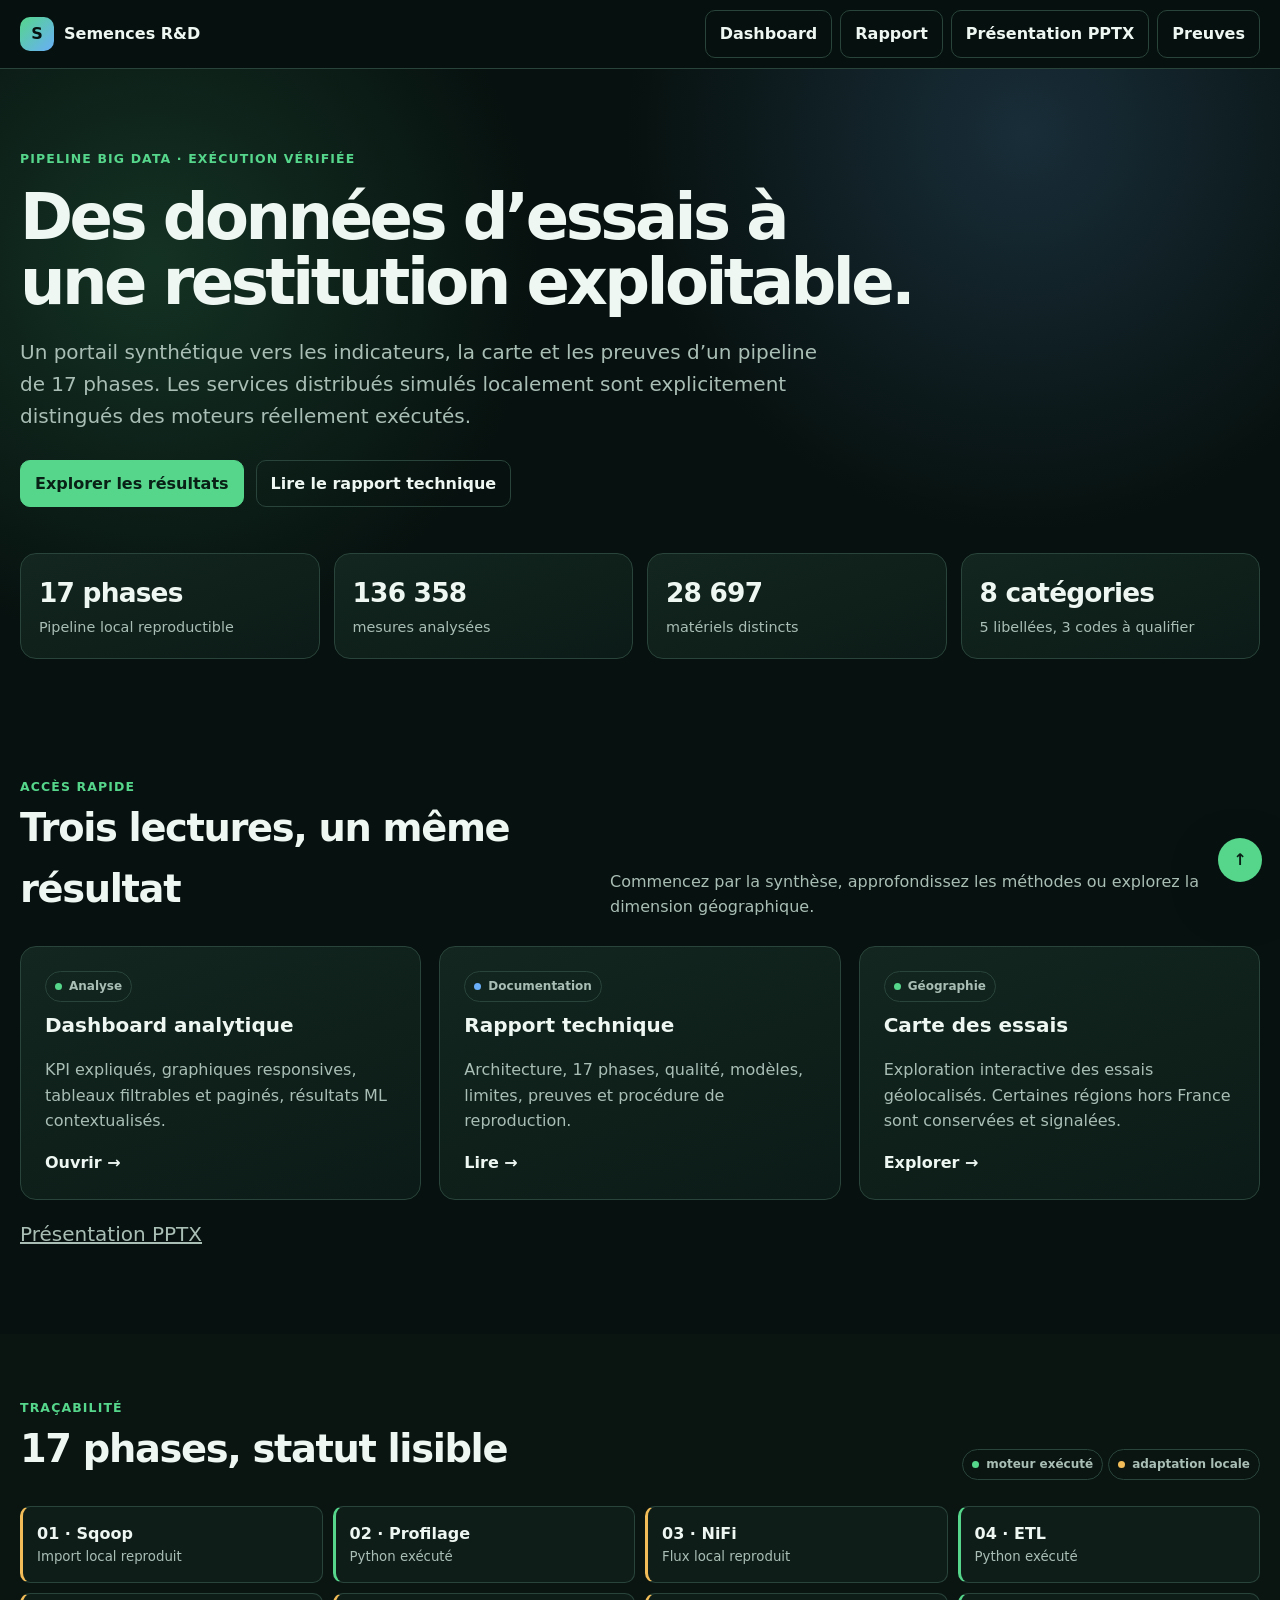
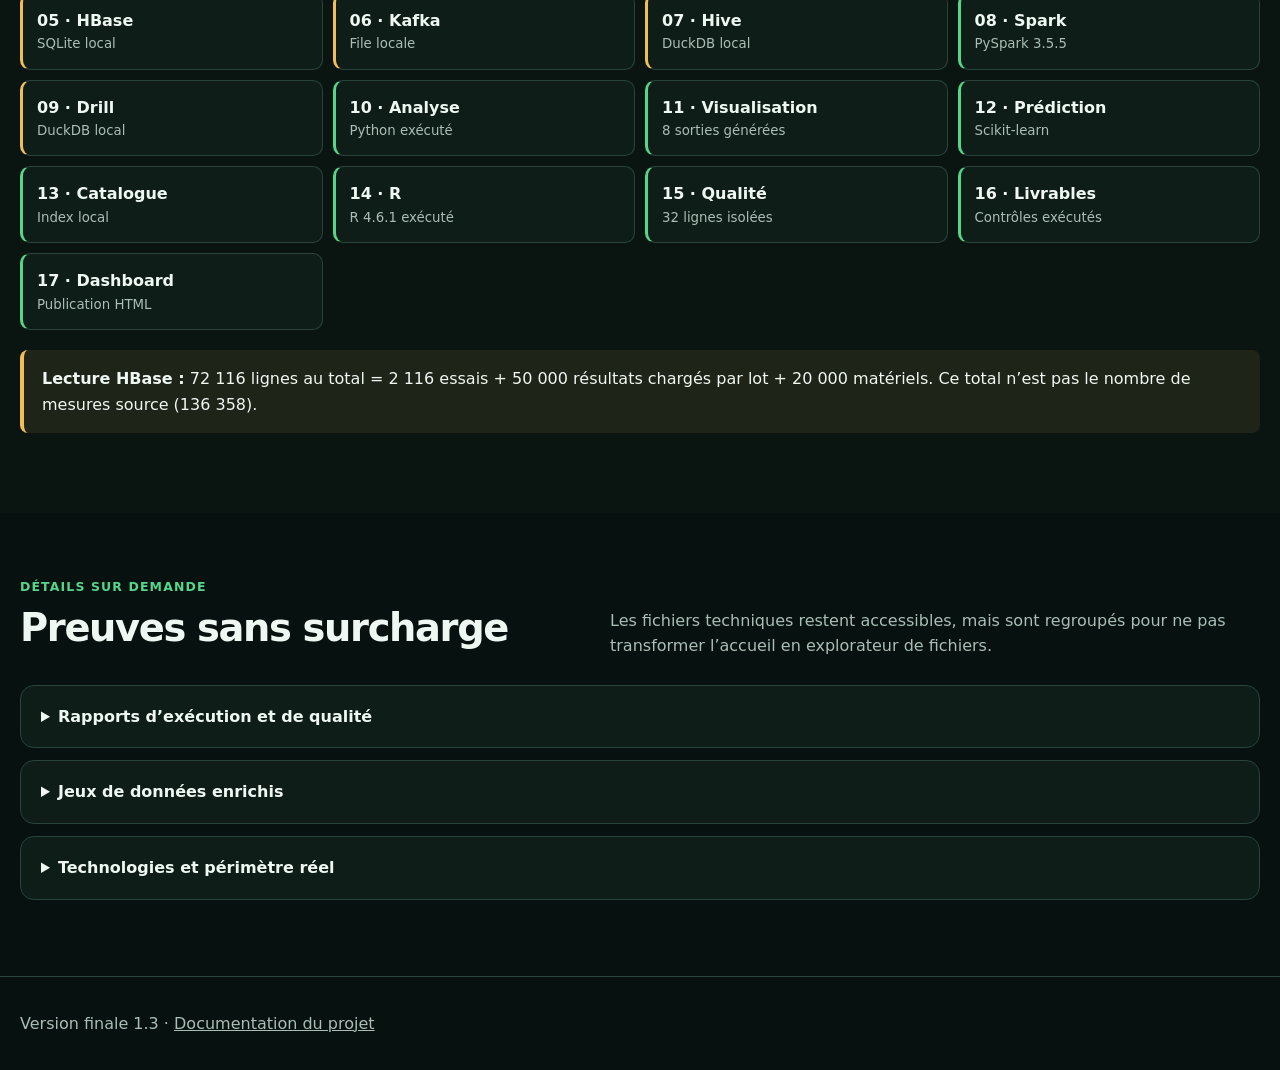
==== commit da06f995: "Prepare group submission with architecture documentation and validated pipeline" ====
--- a/INDEX.html
+++ b/INDEX.html
@@ -1,7 +1,7 @@
-<!doctype html><html lang="fr"><head><meta charset="utf-8"><meta name="viewport" content="width=device-width,initial-scale=1"><meta name="description" content="Plateforme Big Data Semences R&D : pipeline local reproductible en 17 phases"><meta name="author" content="Salaheddine Abbar"><meta property="og:title" content="Semences R&D"><meta property="og:description" content="Pipeline Big Data reproductible en 17 phases"><meta property="og:image" content="og.png"><meta property="og:type" content="website"><title>Semences R&D — Portail du pipeline</title><link rel="icon" type="image/png" href="og.png"><link rel="stylesheet" href="site.css"></head><body>
-<a class="skip" href="#contenu">Aller au contenu</a><nav class="nav" aria-label="Navigation principale"><div class="wrap nav-inner"><a class="brand" href="./" aria-label="Accueil Semences R et D"><span class="brand-mark" aria-hidden="true">S</span> Semences R&amp;D</a><div class="nav-links"><a href="reports/dashboard.html">Dashboard</a><a href="reports/RAPPORT_TECHNIQUE.html">Rapport</a><a class="optional" href="#preuves">Preuves</a></div></div></nav>
-<main id="contenu"><header class="hero"><div class="wrap"><div class="eyebrow">Pipeline Big Data · Exécution vérifiée</div><h1>Des données d’essais à une restitution exploitable.</h1><p class="lead">Un portail synthétique vers les indicateurs, la carte et les preuves d’un pipeline de 17 phases. Les services distribués simulés localement sont explicitement distingués des moteurs réellement exécutés.</p><div class="actions"><a class="button primary" href="reports/dashboard.html">Explorer les résultats</a><a class="button" href="reports/RAPPORT_TECHNIQUE.html">Lire le rapport technique</a></div><div class="metrics" aria-label="Indicateurs clés"><div class="metric"><strong>2 min 58 s</strong><span>Durée totale · 31 juillet 2026</span></div><div class="metric"><strong>136 358</strong><span>mesures analysées</span></div><div class="metric"><strong>28 697</strong><span>matériels distincts</span></div><div class="metric"><strong>8 catégories</strong><span>5 libellées, 3 codes à qualifier</span></div></div></div></header>
-<section class="section"><div class="wrap"><div class="section-head"><div><div class="eyebrow">Accès rapide</div><h2>Trois lectures, un même résultat</h2></div><p>Commencez par la synthèse, approfondissez les méthodes ou explorez la dimension géographique.</p></div><div class="grid three"><a class="card card-link" href="reports/dashboard.html"><span class="tag"><span class="dot"></span> Analyse</span><h3>Dashboard analytique</h3><p>KPI expliqués, graphiques responsives, tableaux filtrables et paginés, résultats ML contextualisés.</p><strong>Ouvrir →</strong></a><a class="card card-link" href="reports/RAPPORT_TECHNIQUE.html"><span class="tag"><span class="dot output"></span> Documentation</span><h3>Rapport technique</h3><p>Architecture, 17 phases, qualité, modèles, limites, preuves et procédure de reproduction.</p><strong>Lire →</strong></a><a class="card card-link" href="reports/carte_essais.html"><span class="tag"><span class="dot"></span> Géographie</span><h3>Carte des essais</h3><p>Exploration interactive des essais géolocalisés. Certaines régions hors France sont conservées et signalées.</p><strong>Explorer →</strong></a></div></div></section>
+<!doctype html><html lang="fr"><head><meta charset="utf-8"><meta name="viewport" content="width=device-width,initial-scale=1"><meta name="description" content="Plateforme Big Data Semences R&D : pipeline local reproductible en 17 phases"><meta name="author" content="Équipe projet Semences"><meta property="og:title" content="Semences R&D"><meta property="og:description" content="Pipeline Big Data reproductible en 17 phases"><meta property="og:image" content="og.png"><meta property="og:type" content="website"><title>Semences R&D — Portail du pipeline</title><link rel="icon" type="image/png" href="og.png"><link rel="stylesheet" href="site.css"></head><body>
+<a class="skip" href="#contenu">Aller au contenu</a><nav class="nav" aria-label="Navigation principale"><div class="wrap nav-inner"><a class="brand" href="./" aria-label="Accueil Semences R et D"><span class="brand-mark" aria-hidden="true">S</span> Semences R&amp;D</a><div class="nav-links"><a href="reports/dashboard.html">Dashboard</a><a href="reports/RAPPORT_TECHNIQUE.html">Rapport</a><a href="deliverables/presentation_semences.pptx">Présentation PPTX</a><a class="optional" href="#preuves">Preuves</a></div></div></nav>
+<main id="contenu"><header class="hero"><div class="wrap"><div class="eyebrow">Pipeline Big Data · Exécution vérifiée</div><h1>Des données d’essais à une restitution exploitable.</h1><p class="lead">Un portail synthétique vers les indicateurs, la carte et les preuves d’un pipeline de 17 phases. Les services distribués simulés localement sont explicitement distingués des moteurs réellement exécutés.</p><div class="actions"><a class="button primary" href="reports/dashboard.html">Explorer les résultats</a><a class="button" href="reports/RAPPORT_TECHNIQUE.html">Lire le rapport technique</a></div><div class="metrics" aria-label="Indicateurs clés"><div class="metric"><strong>17 phases</strong><span>Pipeline local reproductible</span></div><div class="metric"><strong>136 358</strong><span>mesures analysées</span></div><div class="metric"><strong>28 697</strong><span>matériels distincts</span></div><div class="metric"><strong>8 catégories</strong><span>5 libellées, 3 codes à qualifier</span></div></div></div></header>
+<section class="section"><div class="wrap"><div class="section-head"><div><div class="eyebrow">Accès rapide</div><h2>Trois lectures, un même résultat</h2></div><p>Commencez par la synthèse, approfondissez les méthodes ou explorez la dimension géographique.</p></div><div class="grid three"><a class="card card-link" href="reports/dashboard.html"><span class="tag"><span class="dot"></span> Analyse</span><h3>Dashboard analytique</h3><p>KPI expliqués, graphiques responsives, tableaux filtrables et paginés, résultats ML contextualisés.</p><strong>Ouvrir →</strong></a><a class="card card-link" href="reports/RAPPORT_TECHNIQUE.html"><span class="tag"><span class="dot output"></span> Documentation</span><h3>Rapport technique</h3><p>Architecture, 17 phases, qualité, modèles, limites, preuves et procédure de reproduction.</p><strong>Lire →</strong></a><a class="card card-link" href="reports/carte_essais.html"><span class="tag"><span class="dot"></span> Géographie</span><h3>Carte des essais</h3><p>Exploration interactive des essais géolocalisés. Certaines régions hors France sont conservées et signalées.</p><strong>Explorer →</strong></a></div><p class="lead" style="margin-top:18px"><a href="deliverables/presentation_semences.pptx">Présentation PPTX</a></p></div></section>
 <section class="section alt" id="pipeline"><div class="wrap"><div class="section-head"><div><div class="eyebrow">Traçabilité</div><h2>17 phases, statut lisible</h2></div><p><span class="tag"><span class="dot"></span> moteur exécuté</span> <span class="tag"><span class="dot adapt"></span> adaptation locale</span></p></div><div class="phase-grid"><div class="phase adapt"><b>01 · Sqoop</b><small>Import local reproduit</small></div><div class="phase"><b>02 · Profilage</b><small>Python exécuté</small></div><div class="phase adapt"><b>03 · NiFi</b><small>Flux local reproduit</small></div><div class="phase"><b>04 · ETL</b><small>Python exécuté</small></div><div class="phase adapt"><b>05 · HBase</b><small>SQLite local</small></div><div class="phase adapt"><b>06 · Kafka</b><small>File locale</small></div><div class="phase adapt"><b>07 · Hive</b><small>DuckDB local</small></div><div class="phase"><b>08 · Spark</b><small>PySpark 3.5.5</small></div><div class="phase adapt"><b>09 · Drill</b><small>DuckDB local</small></div><div class="phase"><b>10 · Analyse</b><small>Python exécuté</small></div><div class="phase"><b>11 · Visualisation</b><small>8 sorties générées</small></div><div class="phase"><b>12 · Prédiction</b><small>Scikit-learn</small></div><div class="phase"><b>13 · Catalogue</b><small>Index local</small></div><div class="phase"><b>14 · R</b><small>R 4.6.1 exécuté</small></div><div class="phase"><b>15 · Qualité</b><small>32 lignes isolées</small></div><div class="phase"><b>16 · Livrables</b><small>Contrôles exécutés</small></div><div class="phase"><b>17 · Dashboard</b><small>Publication HTML</small></div></div><p class="notice" style="margin-top:20px"><strong>Lecture HBase :</strong> 72 116 lignes au total = 2 116 essais + 50 000 résultats chargés par lot + 20 000 matériels. Ce total n’est pas le nombre de mesures source (136 358).</p></div></section>
-<section class="section" id="preuves"><div class="wrap"><div class="section-head"><div><div class="eyebrow">Détails sur demande</div><h2>Preuves sans surcharge</h2></div><p>Les fichiers techniques restent accessibles, mais sont regroupés pour ne pas transformer l’accueil en explorateur de fichiers.</p></div><details><summary>Rapports d’exécution et de qualité</summary><div class="link-list"><a class="file-link" href="reports/pipeline_run.json">Exécution complète · JSON</a><a class="file-link" href="reports/data_quality_report.json">Contrôles qualité · JSON</a><a class="file-link" href="reports/spark_report.json">Rapport Spark · JSON</a><a class="file-link" href="reports/r_report.json">Rapport R · JSON</a><a class="file-link" href="reports/prediction_report.json">Évaluation ML · JSON</a><a class="file-link" href="reports/hbase_summary.json">Stockage HBase local · JSON</a></div></details><details><summary>Jeux de données enrichis</summary><div class="link-list"><a class="file-link" href="data/enriched/stats_espece_trait.csv">Statistiques espèce × trait · CSV</a><a class="file-link" href="data/enriched/top_materiels.csv">Top matériels · CSV</a><a class="file-link" href="data/enriched/evolution_annuelle.csv">Évolution annuelle · CSV</a><a class="file-link" href="data/enriched/essais_par_region.csv">Essais par région · CSV</a><a class="file-link" href="data/enriched/anova_region.csv">ANOVA région · CSV</a><a class="file-link" href="data/enriched/fact_table.parquet">Table de faits · Parquet</a></div></details><details><summary>Technologies et périmètre réel</summary><div><p>Exécutés : Python 3.12, PySpark 3.5.5, R 4.6.1, DuckDB et scikit-learn. Représentés par des adaptations fonctionnelles locales : Sqoop, NiFi, HBase, Kafka, Hive et Drill. Aucun cluster distribué n’est revendiqué.</p></div></details></div></section></main>
-<footer><div class="wrap">Données générées le 31 juillet 2026 · Interface mise à jour le 10 août 2026 · <a href="README.md">Documentation du projet</a></div></footer><a class="back-top" href="#contenu" aria-label="Retour en haut">↑</a><script>document.querySelectorAll('.file-link').forEach(link=>link.setAttribute('aria-label',`Ouvrir ${link.textContent.trim()}`));</script></body></html>
+<section class="section" id="preuves"><div class="wrap"><div class="section-head"><div><div class="eyebrow">Détails sur demande</div><h2>Preuves sans surcharge</h2></div><p>Les fichiers techniques restent accessibles, mais sont regroupés pour ne pas transformer l’accueil en explorateur de fichiers.</p></div><details><summary>Rapports d’exécution et de qualité</summary><div class="link-list"><a class="file-link" href="reports/pipeline_run.json">Exécution complète · JSON</a><a class="file-link" href="reports/data_quality_report.json">Contrôles qualité · JSON</a><a class="file-link" href="reports/spark_report.json">Rapport Spark · JSON</a><a class="file-link" href="reports/r_report.json">Rapport R · JSON</a><a class="file-link" href="reports/prediction_report.json">Évaluation ML · JSON</a><a class="file-link" href="reports/hbase_summary.json">Stockage HBase local · JSON</a><a class="file-link" href="reports/test_report.json">Résultats des tests · JSON</a></div></details><details><summary>Jeux de données enrichis</summary><div class="link-list"><a class="file-link" href="data/enriched/stats_espece_trait.csv">Statistiques espèce × trait · CSV</a><a class="file-link" href="data/enriched/top_materiels.csv">Top matériels · CSV</a><a class="file-link" href="data/enriched/evolution_annuelle.csv">Évolution annuelle · CSV</a><a class="file-link" href="data/enriched/essais_par_region.csv">Essais par région · CSV</a><a class="file-link" href="data/enriched/anova_region.csv">ANOVA région · CSV</a><a class="file-link" href="data/enriched/fact_table.parquet">Table de faits · Parquet</a></div></details><details><summary>Technologies et périmètre réel</summary><div><p>Exécutés : Python 3.12, PySpark 3.5.5, R 4.6.1, DuckDB et scikit-learn. Représentés par des adaptations fonctionnelles locales : Sqoop, NiFi, HBase, Kafka, Hive et Drill. Aucun cluster distribué n’est revendiqué.</p></div></details></div></section></main>
+<footer><div class="wrap">Version finale 1.3 · <a href="README.md">Documentation du projet</a></div></footer><a class="back-top" href="#contenu" aria-label="Retour en haut">↑</a><script>document.querySelectorAll('.file-link').forEach(link=>link.setAttribute('aria-label',`Ouvrir ${link.textContent.trim()}`));</script></body></html>
--- a/site.css
+++ b/site.css
@@ -6,9 +6,8 @@
 body.report{background:var(--paper);color:var(--ink);color-scheme:light}.report .nav{background:rgba(245,248,246,.92);border-color:#d6e1dc}.report .nav-links a,.report .button{color:var(--ink);border-color:#cbd8d2}.report main{width:min(1220px,calc(100% - 40px));margin:auto}.report-cover{padding:72px 0 40px;border-bottom:1px solid #d8e2dd}.report-cover h1{font-size:clamp(2.5rem,5vw,5rem);line-height:1;letter-spacing:-.055em;margin:.2em 0}.report-cover p{max-width:800px;color:#4c6057;font-size:1.16rem}.report-layout{display:grid;grid-template-columns:250px minmax(0,1fr);gap:50px;padding:42px 0 80px}.toc{position:sticky;top:90px;align-self:start;border-left:2px solid #d6e1dc;padding-left:18px}.toc a{display:block;color:#53675e;text-decoration:none;padding:5px 0;font-size:.88rem}.toc a:hover{color:#147a49}.report article section{scroll-margin-top:90px;margin-bottom:54px}.report article h2{font-size:2rem;letter-spacing:-.03em;margin:0 0 15px}.report article h3{margin-top:28px}.report article p,.report article li{color:#3f5149}.report .card{color:var(--ink);background:#fff;border-color:#d7e2dc;box-shadow:0 8px 30px rgba(25,55,43,.06)}.report .card p{color:#4b5d55}.report table{background:#fff;border:1px solid #d7e2dc}.report th{background:#e6f1eb}.report td,.report th{border-color:#d7e2dc}.architecture{display:grid;grid-template-columns:repeat(5,1fr);gap:8px;align-items:center}.architecture div{padding:16px 10px;text-align:center;background:#fff;border:1px solid #cddbd4;border-radius:10px;font-weight:750}.architecture div:not(:last-child)::after{content:"→";float:right;margin-right:-20px;color:#238c57}.report .notice{color:#493b1e}.report .notice.info{color:#24435e}.proofs{display:grid;grid-template-columns:repeat(2,1fr);gap:10px}.proofs a{background:#fff;border:1px solid #d4dfda;border-radius:9px;padding:12px;text-decoration:none;color:#126f43;font-weight:700}.report footer{border-color:#d7e2dc}
 @media(max-width:1000px){.metrics,.kpis{grid-template-columns:repeat(2,1fr)}.grid.three{grid-template-columns:1fr 1fr}.phase-grid{grid-template-columns:repeat(3,1fr)}.definitions{grid-template-columns:repeat(2,1fr)}.report-layout{grid-template-columns:1fr}.toc{position:static;columns:2}.architecture{grid-template-columns:1fr}.architecture div:not(:last-child)::after{content:"↓";float:none;display:block;margin:8px 0 -28px}}
 @media(max-width:700px){.wrap,.report main{width:min(100% - 24px,1500px)}.nav-inner{align-items:flex-start;padding:12px 0}.nav-links{justify-content:flex-end}.nav-links .optional{display:none}.hero{padding-top:52px}.metrics,.kpis,.grid.three,.grid.two,.chart-grid,.link-list,.proofs{grid-template-columns:1fr}.phase-grid{grid-template-columns:repeat(2,1fr)}.section{padding:46px 0}.section-head{display:block}.section-head p{margin-top:10px}.definitions{grid-template-columns:1fr}.map-frame{height:440px}.toc{columns:1}.report-cover{padding-top:48px}}
-@media print{.nav,.skip,.no-print,.toc{display:none!important}body.report{background:#fff}.report main{width:100%}.report-layout{display:block}.report article section{break-inside:avoid}.report .card{box-shadow:none}.report-cover{padding-top:10px}}
+@media print{.nav,.skip,.no-print,.toc,.back-top{display:none!important}body.report{background:#fff}.report main{width:100%}.report-layout{display:block}.report-cover{padding-top:10px}.report .card{box-shadow:none}.report footer{display:none!important}.report article section{break-inside:auto}.report article h2,.report article h3{break-after:avoid-page;page-break-after:avoid}.report article h2+p,.report article h3+p,.report article h2+table,.report article h3+table,.report article h2+div,.report article h3+div,.report article h2+ul,.report article h3+ul{break-before:avoid-page;page-break-before:avoid}.report table,.report figure,.report .card,.report .notice,.report pre{break-inside:avoid-page;page-break-inside:avoid}.report figure img{width:100%;max-height:150mm;object-fit:contain}@page{size:A4;margin:18mm 16mm 18mm}}
 .sr-only{position:absolute!important;width:1px!important;height:1px!important;padding:0!important;margin:-1px!important;overflow:hidden!important;clip:rect(0,0,0,0)!important;white-space:nowrap!important;border:0!important}.loader{display:inline-block;width:16px;height:16px;border:2px solid var(--line);border-top-color:var(--brand);border-radius:50%;vertical-align:-3px;animation:spin .75s linear infinite}@keyframes spin{to{transform:rotate(360deg)}}.report code,.report pre{font-family:"Cascadia Code","SFMono-Regular",Consolas,monospace}.report pre{overflow:auto;padding:18px;background:#10241c;color:#eaf6ef;border-radius:12px;border:1px solid #29443a;line-height:1.7}.report :not(pre)>code{background:#e4eee9;padding:.12em .35em;border-radius:5px;color:#145f3d}
 .report .architecture{grid-template-columns:repeat(7,minmax(86px,1fr));font-size:.86rem}@media(max-width:1100px){.report .architecture{grid-template-columns:1fr}.report .architecture div:not(:last-child)::after{content:"↓";float:none;display:block;margin:8px 0 -28px}}
 :where(a,button,input,summary):focus-visible{outline:3px solid #f2bd59!important;outline-offset:3px}.sort-button{border:0;background:transparent;color:inherit;font:inherit;font-weight:800;padding:0;cursor:pointer}.sort-button:hover{text-decoration:underline}.status{display:inline-flex;padding:3px 8px;border-radius:999px;font-weight:800;font-size:.8rem}.status.yes{background:#d7f5e3;color:#125d35}.status.no{background:#e5e9e7;color:#43524b}.back-top{position:fixed;right:18px;bottom:18px;z-index:30;width:44px;height:44px;border-radius:50%;background:var(--brand);color:#092016;display:grid;place-items:center;text-decoration:none;font-weight:900;box-shadow:var(--shadow)}
 .confusion td,.confusion th{text-align:center}.confusion .good{background:#d7f5e3;color:#125d35;font-weight:900;font-size:1.2rem}.confusion .bad{background:#ffe4df;color:#8d2c23;font-weight:900;font-size:1.2rem}.report .architecture.target div{background:#fff7df;border-style:dashed}
-@media print{.report article section{break-inside:auto}.report footer,.back-top{display:none!important}.report table,.report .card,.report .notice{break-inside:avoid}}
